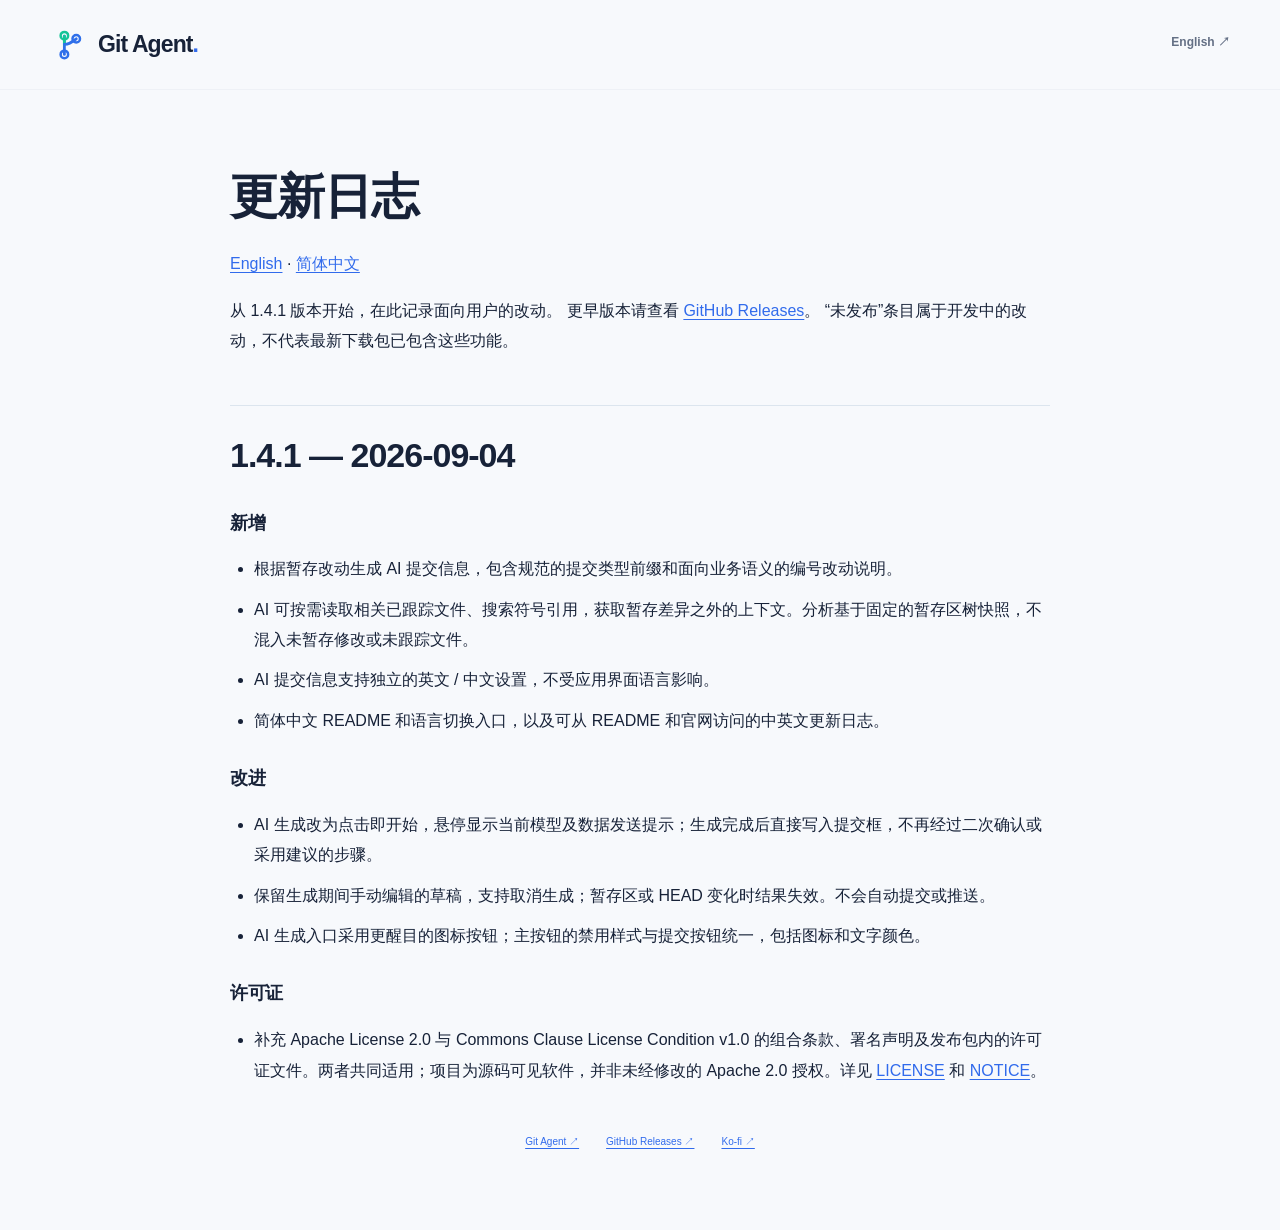
==== website/public/changelog.html @ 356f72c6 "feat: release v1.4.1 with AI commit messages and bilingual changelog" ====
<!doctype html>
<!-- Generated by website/build_changelog.py. Edit the root CHANGELOG*.md files. -->
<html lang="zh-CN">
<head>
  <meta charset="utf-8">
  <meta name="viewport" content="width=device-width, initial-scale=1">
  <meta name="description" content="Git Agent 中英文更新日志 / Bilingual release changelog. Unreleased changes are clearly marked.">
  <title>更新日志 / Changelog — Git Agent</title>
  <link rel="canonical" href="https://git-agent.emssion.com/changelog.html">
  <link rel="icon" type="image/svg+xml" href="assets/logo-ga.svg">
  <link rel="stylesheet" href="styles.css?v=real-ui-2">
  <link rel="stylesheet" href="changelog.css?v=1">
  <script src="changelog.js?v=1" defer></script>
</head>
<body>
  <a class="skip-link" href="#main">跳转到更新日志 / Skip to changelog</a>
  <header class="site-header">
    <nav class="container nav-wrap" aria-label="Changelog navigation">
      <a class="brand" href="./" data-home><img src="assets/logo-ga.svg" alt="" width="40" height="40"><span>Git Agent<span class="brand-dot">.</span></span></a>
      <a class="language-button" href="?lang=en" data-language-toggle>English ↗</a>
    </nav>
  </header>
  <main id="main" class="container changelog">
<section data-language="zh" lang="zh-CN">
<h1>更新日志</h1>
<p><a href="?lang=en">English</a> · <a href="?lang=zh">简体中文</a></p>
<p>从 1.4.1 版本开始，在此记录面向用户的改动。 更早版本请查看 <a href="https://github.com/adoin/git-Agent/releases">GitHub Releases</a>。 “未发布”条目属于开发中的改动，不代表最新下载包已包含这些功能。</p>
<h2>1.4.1 — 2026-09-04</h2>
<h3>新增</h3>
<ul>
<li>根据暂存改动生成 AI 提交信息，包含规范的提交类型前缀和面向业务语义的编号改动说明。</li>
<li>AI 可按需读取相关已跟踪文件、搜索符号引用，获取暂存差异之外的上下文。分析基于固定的暂存区树快照，不混入未暂存修改或未跟踪文件。</li>
<li>AI 提交信息支持独立的英文 / 中文设置，不受应用界面语言影响。</li>
<li>简体中文 README 和语言切换入口，以及可从 README 和官网访问的中英文更新日志。</li>
</ul>
<h3>改进</h3>
<ul>
<li>AI 生成改为点击即开始，悬停显示当前模型及数据发送提示；生成完成后直接写入提交框，不再经过二次确认或采用建议的步骤。</li>
<li>保留生成期间手动编辑的草稿，支持取消生成；暂存区或 HEAD 变化时结果失效。不会自动提交或推送。</li>
<li>AI 生成入口采用更醒目的图标按钮；主按钮的禁用样式与提交按钮统一，包括图标和文字颜色。</li>
</ul>
<h3>许可证</h3>
<ul>
<li>补充 Apache License 2.0 与 Commons Clause License Condition v1.0 的组合条款、署名声明及发布包内的许可证文件。两者共同适用；项目为源码可见软件，并非未经修改的 Apache 2.0 授权。详见 <a href="https://github.com/adoin/git-Agent/blob/main/LICENSE">LICENSE</a> 和 <a href="https://github.com/adoin/git-Agent/blob/main/NOTICE">NOTICE</a>。</li>
</ul>
</section>
<section data-language="en" lang="en">
<h1>Changelog</h1>
<p><a href="?lang=en">English</a> · <a href="?lang=zh">简体中文</a></p>
<p>User-facing changes are recorded here starting with version 1.4.1. Earlier versions are documented in <a href="https://github.com/adoin/git-Agent/releases">GitHub Releases</a>. Unreleased entries describe development changes, not features in the latest downloadable package.</p>
<h2>1.4.1 — 2026-09-04</h2>
<h3>Added</h3>
<ul>
<li>AI commit-message generation from staged changes, with a conventional commit subject and numbered, business-oriented change details.</li>
<li>On-demand AI context lookup in related tracked files and symbol references, including files outside the staged diff. Analysis uses a fixed index-tree snapshot, excluding unstaged edits and untracked files.</li>
<li>An English / Chinese commit-message language setting, independent of the application interface language.</li>
<li>A Simplified Chinese README with language-switching links, and bilingual changelogs accessible from the README and project website.</li>
</ul>
<h3>Changed</h3>
<ul>
<li>AI generation starts with one click; hovering displays the current model and data-sharing notice. Successful output goes straight into the commit editor, without a separate confirmation or suggestion-acceptance step.</li>
<li>Draft edits made during generation are preserved. Generation can be cancelled, and changed index or HEAD state invalidates the result. Nothing is committed or pushed automatically.</li>
<li>The AI generation entry uses a prominent icon button. Disabled primary buttons share the commit button&#x27;s appearance, including the icon and label colors.</li>
</ul>
<h3>Licensing</h3>
<ul>
<li>Added Apache License 2.0 with Commons Clause License Condition v1.0, attribution notices, and license files in release packages. These terms apply together; the project is source-available, not licensed under unmodified Apache 2.0. See <a href="https://github.com/adoin/git-Agent/blob/main/LICENSE">LICENSE</a> and <a href="https://github.com/adoin/git-Agent/blob/main/NOTICE">NOTICE</a>.</li>
</ul>
</section>
    <footer class="download-links">
      <a href="./" data-home>Git Agent ↗</a>
      <a href="https://github.com/adoin/git-Agent/releases">GitHub Releases ↗</a>
      <a href="https://ko-fi.com/adoin">Ko-fi ↗</a>
    </footer>
  </main>
</body>
</html>
---- website/public/styles.css ----
@charset "UTF-8";
.hero.hero-text-only{display:block;text-align:center;min-height:520px;padding-block:76px}.hero-text-only .hero-description{margin-inline:auto;max-width:540px}.hero-text-only .hero-actions,.hero-text-only .platform-line{justify-content:center}.container.ai-text-only{display:block;max-width:760px}.ai-text-only .ai-copy>p{max-width:none}
:root{--paper:#f7f9fc;--ink:#172238;--muted:#647085;--blue:#316bec;--line:#e1e6ef;--mint:#69ddba;--dark:#131d2f;--font:Inter,"Segoe UI","PingFang SC","Microsoft YaHei",sans-serif}
*{box-sizing:border-box}html{scroll-behavior:smooth;scroll-padding-top:105px}body{margin:0;background:var(--paper);color:var(--ink);font-family:var(--font);-webkit-font-smoothing:antialiased;line-height:1.65}button,a{-webkit-tap-highlight-color:transparent}button,input{font:inherit}button,a,summary{touch-action:manipulation}a{color:inherit;text-decoration:none}button{cursor:pointer}button:disabled{cursor:not-allowed}button,a,summary{outline-offset:5px}button:focus-visible,a:focus-visible,summary:focus-visible,[tabindex]:focus-visible{outline:3px solid var(--blue)}::selection{background:#dce7ff}svg{width:22px;height:22px;flex-shrink:0}.icon-definitions{position:absolute;width:0;height:0;overflow:hidden}.container{width:min(1180px,calc(100% - 80px));margin-inline:auto}.skip-link{position:fixed;top:-100px;left:20px;padding:12px 20px;background:var(--ink);color:white;z-index:50}.skip-link:focus{top:12px}.site-header{height:90px;border-bottom:1px solid #e6eaf180;background:#f7f9fceb;position:sticky;top:0;z-index:20;backdrop-filter:blur(18px)}.nav-wrap{height:100%;display:flex;align-items:center;justify-content:space-between;gap:32px}.brand{display:flex;align-items:center;gap:8px;font-size:23px;font-weight:760;letter-spacing:-.9px;white-space:nowrap}.brand-dot{color:var(--blue)}.brand img{display:block}.main-nav{display:flex;gap:32px;margin-left:auto;margin-right:34px;align-items:center;font-size:14px;font-weight:540}.main-nav a{color:#536076;transition:color .18s}.main-nav a:hover{color:var(--blue)}.nav-actions{display:flex;gap:22px;align-items:center}.language-button{border:0;background:transparent;color:var(--muted);padding:10px 0;font-size:12px;font-weight:650;min-height:44px}.language-button span{padding-left:3px}.nav-github{display:flex;gap:9px;align-items:center;font-size:13px;font-weight:650}.nav-github svg{width:18px}.mobile-toggle{display:none}.hero{display:grid;grid-template-columns:1fr 1.13fr;gap:38px;align-items:center;min-height:658px;padding-top:70px;padding-bottom:68px}.hero-copy{position:relative;z-index:2}.release-pill{display:inline-flex;gap:9px;align-items:center;font-size:11px;letter-spacing:.3px;color:#4c6279;border:1px solid #dce5ee;border-radius:30px;background:#fff9;padding:7px 12px}.status-dot{display:inline-block;width:6px;height:6px;border-radius:50%;background:#18b28b;flex-shrink:0}.release-pill>.status-dot{box-shadow:0 0 0 3px #16b88e12}.release-pill>span:last-child{margin-left:6px}h1{font-size:clamp(40px,4.5vw,63px);font-weight:760;line-height:1.3;letter-spacing:-2.8px;margin:28px 0 21px;white-space:nowrap}.accent{color:var(--blue)}.hero-description{color:var(--muted);font-size:15px;line-height:1.95;max-width:417px;margin:0}.hero-actions{display:flex;align-items:center;gap:26px;margin-top:31px}.button{display:inline-flex;align-items:center;justify-content:center;gap:10px;font-size:14px;font-weight:600;min-height:50px;padding:13px 22px;border-radius:8px;border:1px solid transparent;transition:background .18s,transform .18s,box-shadow .18s}.button:hover{transform:translateY(-2px)}.button svg{width:19px;height:19px}.button-primary{background:var(--blue);color:#fff;box-shadow:0 5px 15px #316bec20}.button-primary:hover{background:#245ed9;box-shadow:0 7px 20px #316bec30}.text-link{display:flex;gap:12px;align-items:center;font-size:13px;font-weight:580}.text-link:hover{color:var(--blue)}.platform-line{display:flex;gap:14px;align-items:center;margin-top:22px;font-size:10px;color:#657389;letter-spacing:.3px}.tiny-platforms{display:flex;gap:11px;color:#7e8b9e}.tiny-platforms svg{width:14px;height:14px}.hero-visual{position:relative;min-width:0;padding-top:16px}.hero-visual:before{content:"";position:absolute;inset:-70px -34px -70px -45px;z-index:-1;background:radial-gradient(ellipse at 68% 40%,#d5e4ff9c,transparent 67%),radial-gradient(ellipse at 25% 80%,#d5f4e9a6,transparent 55%)}.product-window{background:#192235;border:1px solid #2c3546;border-radius:12px;box-shadow:0 30px 65px -20px #162b534d,0 4px 8px #162b5312;color:#d1d9e8;overflow:hidden;transform:perspective(1500px) rotateY(-4deg) rotateX(2deg)}.window-title{height:44px;padding:0 15px;display:flex;align-items:center;justify-content:space-between;background:#202a3b;border-bottom:1px solid #303949;font-size:10px;font-family:monospace}.window-dots{display:flex;gap:5px}.window-dots i{display:block;width:7px;height:7px;border-radius:50%;background:#f38c89}.window-dots i:nth-child(2){background:#e8c47c}.window-dots i:nth-child(3){background:#7bcea3}.title-divider{color:#64718a;padding:0 6px}.window-native{font-size:8px;color:#8e9bb0;border:1px solid #465066;border-radius:3px;padding:0 5px}.demo-tabs{display:flex;background:#1c2638;border-bottom:1px solid #30394a;padding-left:10px}.demo-tabs button{display:flex;align-items:center;gap:7px;padding:13px 12px 12px;background:none;border:0;border-bottom:2px solid transparent;color:#b1bdd0;font-size:10px;min-height:45px}.demo-tabs svg{width:13px;height:13px}.demo-tabs button[aria-selected=true]{color:#a2bdff;border-bottom-color:#85a9ff;background:#28374f55}.demo-tabs button:hover{background:#29364b}.demo-panel{min-height:282px}.demo-panel[hidden]{display:none}.workspace-panel{display:grid;grid-template-columns:168px minmax(0,1fr)}.demo-sidebar{border-right:1px solid #30394a;padding:18px 0 0;position:relative;background:#172033}.demo-section-label{display:flex;justify-content:space-between;padding:0 12px;color:#91a0b8;font-size:9px;margin-bottom:12px}.demo-section-label>span{font-family:monospace}.file-row{font-family:Consolas,monospace;font-size:9px;padding:9px 10px;white-space:nowrap;color:#b8c3d5}.file-row.selected{background:#2a3b59;color:#c8d8ff}.file-status{color:#f0c477;margin-right:9px;font-size:9px}.file-status.added{color:#6bc9a6}.demo-branch{position:absolute;bottom:14px;left:12px;right:12px;display:flex;align-items:center;gap:7px;font-family:monospace;font-size:10px;color:#adbacf}.demo-branch>span:last-child{margin-left:auto;color:#7d8ba3}.code-heading{display:flex;justify-content:space-between;font:10px Consolas,monospace;border-bottom:1px solid #30394a;padding:12px 15px;color:#b9c9de}.diff-stats{color:#73d1a3}.diff-stats>span{color:#e09296;margin-left:5px}.code-lines{padding:14px 0;font-size:9px;line-height:2.45}.code-lines>div{display:flex;gap:12px;padding:0 12px;white-space:pre}.code-lines>div>span{width:16px;flex-shrink:0;text-align:right;color:#697b97}.code-lines code{font-family:Consolas,"SFMono-Regular",monospace;font-size:9px}.code-lines b,.playground-code b{color:#a4baff;font-weight:400}.line-removed{background:#7d364338;color:#df9da8}.line-added{background:#1a735333;color:#a4d8bc}.demo-commit{border-top:1px solid #30394a;padding:14px 12px;display:flex;justify-content:space-between;align-items:center;gap:8px;font:8px monospace}.commit-check{color:#66ceaa;margin-right:5px}.demo-commit-label{background:#375fa7;border:1px solid #5683c4;border-radius:3px;color:#e0eaff;padding:4px 9px;font:8px var(--font);white-space:nowrap}.window-footer{border-top:1px solid #30394a;padding:7px 12px;display:flex;justify-content:space-between;font:9px monospace;color:#8c9ab0}.window-footer>span:first-child{display:flex;gap:7px;align-items:center}.window-footer .status-dot{width:5px;height:5px}.visual-caption{display:flex;gap:10px;justify-content:center;align-items:center;font-size:9px;color:#7e8da3;margin-top:25px;letter-spacing:.6px}.caption-line{width:20px;height:1px;background:#b5c2d6}.floating-note{position:absolute;right:-12px;bottom:5px;transform:translateY(20px) rotate(-3deg);display:flex;align-items:center;gap:9px;border:1px solid #dfece6;background:#fffffff0;border-radius:7px;padding:12px 14px;font-size:10px;box-shadow:0 10px 20px #193c4910;color:#4c675e}.note-icon{display:inline-flex;width:20px;height:20px;justify-content:center;align-items:center;color:#0b9d74;background:#e5f8ef;border-radius:50%;font-size:11px;font-weight:700;flex-shrink:0}.history-panel{padding:18px 20px}.history-heading{display:flex;justify-content:space-between;align-items:center;font-size:11px;margin-bottom:14px}.branch-pill,.commit-ref{border:1px solid #4a73b4;background:#2f507a55;color:#a4c7ff;border-radius:4px;font:9px monospace;padding:2px 7px}.history-rows{display:flex}.history-graph{width:66px;height:217px;flex-shrink:0;stroke-width:2}.history-rows>div{flex:1;min-width:0}.history-rows p{display:flex;align-items:center;gap:7px;margin:0;height:42px;font-size:10px;white-space:nowrap}.history-rows small{margin-left:auto;color:#7f92ae;font:9px monospace}.commit-ref.green{color:#8adfc5;border-color:#407965;background:#275c4444}.merge-panel{padding:18px}.merge-panel-heading{display:flex;justify-content:space-between;font-size:10px;align-items:center}.merge-panel-heading>span:first-child{display:flex;align-items:center;gap:7px}.merge-tag{color:#9bbaff;border:1px solid #3a5071;border-radius:4px;padding:2px 6px;font-size:9px}.merge-example{display:grid;grid-template-columns:1fr 1fr;gap:12px;margin-top:17px}.merge-side{background:#111a2b;border:1px solid #354257;border-radius:5px;padding:10px 12px;font-size:9px}.merge-side>span{color:#8d9cb3}.merge-side code{display:block;color:#becbe0;margin-top:9px;line-height:1.8;font-size:10px}.merge-side b{color:#76d6b4;font-weight:400}.merge-proposal{display:flex;gap:12px;margin-top:14px;padding:13px;background:#203c3955;border:1px solid #35645788;border-radius:5px;font-size:10px}.merge-proposal>svg{width:16px;color:#81dbbd}.merge-proposal strong{font-weight:550;color:#afdfcf}.merge-proposal p{color:#95aea9;margin:5px 0}.merge-proposal code{font-size:10px;color:#bdeddc}.proof-strip{border-top:1px solid var(--line);border-bottom:1px solid var(--line);display:flex;justify-content:space-between;align-items:center;gap:20px;padding-block:22px;font-size:12px;color:var(--muted)}.proof-strip>span{color:#8090a6;font-size:11px}.proof-strip>div{display:flex;gap:47px}.proof-strip>div>span{display:flex;align-items:center;gap:9px}.proof-strip svg{width:16px;height:16px;color:#647a99}.section{padding-block:98px}.section-heading{display:flex;justify-content:space-between;gap:40px;align-items:end;margin-bottom:38px}.eyebrow{display:block;font-size:10px;letter-spacing:2px;font-weight:700;color:#7084a0;margin-bottom:17px}h2{font-size:34px;line-height:1.5;letter-spacing:-1px;margin:0;font-weight:720}.section-heading>p{font-size:13px;color:var(--muted);line-height:1.9;margin:0 0 4px}.feature-grid{display:grid;grid-template-columns:repeat(3,minmax(0,1fr));gap:21px}.feature-card{padding:29px 26px 25px;border:1px solid var(--line);border-radius:12px;background:#ffffffa6;transition:border-color .2s,transform .2s}.feature-card:hover{border-color:#bfcfe9;transform:translateY(-3px)}.feature-icon{display:flex;align-items:center;justify-content:center;width:44px;height:44px;border-radius:10px;margin-bottom:27px}.feature-icon svg{width:23px;height:23px}.blue{background:#e9f0ff;color:#4a79d4}.mint{background:#e6f4ee;color:#399a7c}.lavender{background:#edeafa;color:#8c77bd}.feature-number{font:8px monospace;letter-spacing:1.3px;color:#6e819a}h3{margin:14px 0 12px;font-size:18px;font-weight:650;letter-spacing:-.3px}.feature-card p{color:var(--muted);font-size:12px;line-height:1.95;min-height:72px;margin-bottom:24px}.feature-tags{display:flex;flex-wrap:wrap;gap:7px}.feature-tags span{font-size:9px;padding:4px 8px;border:1px solid #e1e7ef;border-radius:4px;color:#738199;background:#f8fafd}.more-tools{display:flex;gap:22px;align-items:center;justify-content:center;margin-top:29px;font-size:10px;color:#7e8da2;flex-wrap:wrap}.more-tools p{margin:0;color:#677790}.more-tools i{margin-inline:12px;color:#a4b1c2;font-style:normal}.ai-section{background:var(--dark);color:#ecf1fb;padding:83px 0}.ai-layout{display:grid;grid-template-columns:1fr 1fr;gap:100px;align-items:center}.ai-copy .eyebrow{color:#8b9fb9;display:flex;align-items:center;gap:9px}.ai-copy h2{font-size:42px;line-height:1.45}.ai-copy h2 span{color:#75d9b7}.ai-copy>p{font-size:13px;color:#a6b3c6;line-height:1.95;max-width:423px;margin-top:20px}.ai-points{padding:0;margin:26px 0 20px;list-style:none;display:grid;gap:19px}.ai-points>li{display:flex;gap:14px}.ai-points>li>span{font:10px monospace;color:#68b29a;border:1px solid #395146;width:25px;height:25px;display:flex;align-items:center;justify-content:center;border-radius:5px;flex-shrink:0}.ai-points strong{font-size:12px;font-weight:550;color:#c6d2e1}.ai-points p{font-size:10px;color:#9baabe;margin:5px 0 0;line-height:1.8}.ai-doc-link{font-size:11px;color:#9bb5dc}.ai-doc-link:hover{color:white}.ai-playground{border:1px solid #38475b;border-radius:12px;overflow:hidden;background:#1c283b;box-shadow:0 24px 60px #050d1b50;transform:rotate(1deg)}.playground-top{padding:19px 22px;border-bottom:1px solid #354154;display:flex;align-items:center;justify-content:space-between;font-size:12px}.playground-top>span:first-child{display:flex;gap:10px;align-items:center}.playground-top svg{width:17px;color:#82d9bc}.demo-badge{font-size:8px;border:1px solid #46546b;border-radius:3px;padding:2px 6px;color:#a7b5cb}.playground-file{padding:20px 23px;display:flex;justify-content:space-between;font:11px monospace;color:#a5b4ca}.playground-file>span:last-child{color:#ddc596;font:9px var(--font)}.playground-code{font:12px/2.8 Consolas,"SFMono-Regular",monospace;padding:4px 0 17px;background:#162132}.playground-code>div{display:flex;gap:16px;padding:0 22px}.playground-code>div>span:first-child{width:10px;color:#8797b0}.playground-code code{white-space:pre;font:inherit;color:#c6d5e8}.playground-code em{font-style:normal;color:#eac785}.pending-line{background:#94794812}.line-hint{margin-left:auto;font-size:10px;color:#96cab4;white-space:nowrap}.playground-code .applied-line{background:#2c8c6030}.playground-code .applied-line em{color:#8adeb8}.suggestion-note{display:flex;gap:8px;align-items:center;margin:21px 22px;color:#adbfcc;font-size:10px}.suggestion-note .note-icon{width:17px;height:17px;background:#2b5044;color:#99d5bf;font-size:9px}.playground-actions{display:flex;gap:18px;align-items:center;padding:0 22px}.button-mint{background:#80dcbd;color:#123b2c;font-size:12px;min-height:44px;padding:10px 16px}.button-mint:hover{background:#98e6cd}.button-mint:disabled{opacity:.65;transform:none}.button-mint svg{width:15px}.undo-button{border:0;background:none;color:#becde0;font-size:11px;min-height:44px;padding:8px}.undo-button:disabled{color:#8190a7;opacity:.7}.playground-note{font-size:9px;color:#95a5bb;padding:0 22px;margin:16px 0 24px}.ai-version-note{font-size:9px;text-align:center;padding:10px 15px;background:#131e30;color:#8b9eb7;border-top:1px solid #344054}.center-heading{text-align:center;margin-bottom:35px}.center-heading h2{font-size:35px}.center-heading>p{font-size:13px;color:var(--muted);margin-top:13px}.version-label{display:inline-flex;gap:7px;align-items:center;font-size:10px;color:#577e6f;padding:5px 10px;background:#edf5f0;border:1px solid #dceae2;border-radius:20px;margin-top:9px}.download-grid{display:grid;grid-template-columns:repeat(3,minmax(0,1fr));gap:20px}.download-card{position:relative;padding:31px;text-align:center;border:1px solid var(--line);border-radius:12px;background:#fff}.download-card .os-icon{width:33px;height:33px;margin:0 auto;color:#25344c}.download-card h3{font-size:21px;letter-spacing:-.7px;margin-top:15px;margin-bottom:3px}.download-card>p{font-size:10px;color:#7a879b;margin-bottom:26px}.download-card>p>span{padding:0 4px;color:#a2afc1}.button-dark{background:#202e45;color:#fff}.button-dark:hover{background:#314763;box-shadow:0 4px 12px #162e4118}.download-card .button{width:100%;font-size:12px;justify-content:space-between;min-height:45px;padding:11px 17px}.download-card .button svg{width:16px}.download-note{display:block;margin-top:12px;font-size:9px;color:#6f7e93}.download-footnote{text-align:center;font-size:10px;color:#758499;margin:24px 0 14px;line-height:1.9}.download-links{display:flex;justify-content:center;gap:27px;font-size:10px;color:#657e9f}.download-links a:hover{color:var(--blue)}.faq-section{display:grid;grid-template-columns:.85fr 1.3fr;gap:90px;padding:0 0 94px}.faq-section h2{font-size:30px}.faq-list{border-top:1px solid var(--line)}.faq-list details{border-bottom:1px solid var(--line)}.faq-list summary{display:flex;justify-content:space-between;gap:20px;cursor:pointer;list-style:none;font-size:13px;font-weight:550;padding:19px 1px}.faq-list summary::-webkit-details-marker{display:none}.faq-list summary:after{content:"+";color:#8291a7;font-size:18px;font-weight:400;line-height:1;flex-shrink:0}.faq-list details[open] summary:after{content:"−"}.faq-list details p{font-size:12px;line-height:1.9;color:var(--muted);margin:0;padding:0 25px 19px 1px}.faq-list details a{color:var(--blue);text-decoration:underline;text-underline-offset:3px}.support-section{position:relative;display:flex;align-items:center;gap:24px;padding:38px 40px;background:#eaf4f0;border:1px solid #dbeae4;border-radius:13px;margin-bottom:75px}.support-art{height:72px;width:72px;display:flex;align-items:center;justify-content:center;border:1px solid #c4dbd1;border-radius:50%;color:#548f77;flex-shrink:0;transform:rotate(-10deg)}.support-art svg{width:32px;height:32px}.support-copy .eyebrow{font-size:8px;letter-spacing:1.2px;color:#6d8f7e;margin-bottom:7px}.support-copy h2{font-size:24px;letter-spacing:-.7px}.support-copy p{font-size:11px;line-height:1.9;color:#6c8277;margin:10px 0 0}.support-action{margin-left:auto;text-align:center;flex-shrink:0}.support-action .button{font-size:12px;min-height:48px;padding-inline:20px}.support-action .button>svg{width:17px}.support-action>span{display:block;color:#778f82;font-size:9px;margin-top:9px}.site-footer{display:flex;justify-content:space-between;align-items:center;flex-wrap:wrap;padding-bottom:28px}.site-footer .brand{font-size:19px;gap:7px}.site-footer>div>p{font-size:10px;color:#8591a3;margin:8px 0 0}.footer-links{display:flex;gap:27px;font-size:11px;color:#65748b}.footer-links a:hover{color:var(--blue)}.footer-bottom{width:100%;display:flex;justify-content:space-between;margin-top:32px;border-top:1px solid var(--line);padding-top:19px;font-size:9px;color:#8895a8}.language-en h1{font-size:clamp(38px,4.2vw,56px);letter-spacing:-2px;white-space:normal;line-height:1.13}.language-en .hero-description{font-size:14px}.language-en .feature-card p{min-height:94px}.language-en .ai-copy h2{line-height:1.2}.language-en .support-copy h2{font-size:24px}.language-en .release-pill{font-size:10px}
@media(min-width:1500px){.hero{min-height:710px}.hero-visual{margin-right:-24px}.product-window{transform:perspective(1500px) rotateY(-5deg) rotateX(2deg)}}
@media(max-width:1100px){.container{width:calc(100% - 64px)}.main-nav{gap:22px;margin-right:10px}.hero{grid-template-columns:.95fr 1.1fr;gap:22px;min-height:600px}h1{font-size:46px;letter-spacing:-2px}.workspace-panel{grid-template-columns:130px minmax(0,1fr)}.file-row{font-size:8px;padding-inline:7px}.file-status{margin-right:5px}.code-lines>div{padding-inline:6px;gap:6px}.code-lines code{font-size:8px}.demo-commit{font-size:7px;padding-inline:7px}.floating-note{right:0;bottom:-4px}.hero-description{font-size:13px}.hero-actions{gap:18px}.hero-actions .button{font-size:12px;padding-inline:16px}.text-link{font-size:11px}.proof-strip>div{gap:25px}.feature-card{padding:23px}.feature-card h3{font-size:16px}.feature-tags{gap:4px}.feature-tags span{font-size:8px;padding:3px 6px}.ai-layout{gap:60px}.ai-playground{transform:none}.download-card{padding:25px}.support-section{padding:32px;gap:20px}.support-art{width:55px;height:55px}.support-copy h2{font-size:22px}.history-rows p{font-size:8px}.history-rows small{font-size:7px}.history-graph{width:45px}.commit-ref{font-size:7px;padding-inline:4px}.demo-panel{min-height:279px}}
@media(max-width:850px){.hero{grid-template-columns:1fr;gap:45px;padding-top:56px;padding-bottom:51px;text-align:center}.hero-description{margin-inline:auto;max-width:470px;font-size:14px}.hero-actions,.platform-line{justify-content:center}.hero h1{font-size:55px}.hero-visual{width:min(600px,100%);margin-inline:auto}.product-window{transform:none}.workspace-panel{grid-template-columns:165px minmax(0,1fr)}.code-lines code{font-size:10px}.file-row{font-size:10px;padding-inline:10px}.code-lines>div{gap:15px;padding-inline:15px}.demo-commit{font-size:9px;padding:14px}.hero-visual .demo-panel{text-align:left;min-height:291px}.floating-note{right:-8px;font-size:10px}.main-nav{gap:18px;font-size:12px;margin-right:0}.nav-actions{gap:17px}.nav-github span{display:none}.brand{font-size:21px}.brand img{width:35px;height:35px}.proof-strip{flex-direction:column;gap:12px}.proof-strip>div{gap:30px}.section{padding-block:70px}.section-heading{gap:22px}.section-heading h2{font-size:29px}.section-heading>p{font-size:11px}.feature-grid{gap:12px}.feature-card{padding:20px 16px}.feature-card h3{font-size:14px}.feature-card p{font-size:11px;min-height:110px}.feature-tags span{font-size:8px}.more-tools{gap:10px;font-size:9px}.more-tools i{margin-inline:7px}.ai-layout{gap:34px}.ai-copy h2{font-size:35px}.ai-copy>p{font-size:12px}.ai-points p{font-size:10px}.playground-top{padding:16px}.playground-file{padding:16px}.playground-code>div{padding-inline:14px;gap:10px}.playground-code{font-size:10px}.suggestion-note{margin-inline:14px;font-size:9px}.playground-actions{padding-inline:14px;gap:8px}.button-mint{font-size:10px;padding-inline:10px}.playground-note{padding-inline:14px;font-size:8px}.ai-version-note{font-size:8px}.download-grid{gap:12px}.download-card{padding:25px 16px}.download-card>p{font-size:8px}.download-card .button{font-size:10px;padding-inline:11px}.download-note{font-size:8px}.faq-section{gap:40px;padding-bottom:60px}.faq-section h2{font-size:26px}.support-section{flex-wrap:wrap;padding:28px}.support-art{display:none}.support-copy{flex:1}.support-copy h2,.language-en .support-copy h2{font-size:20px}.support-copy p{font-size:10px}.support-action .button{font-size:10px;padding-inline:14px}.support-action .button svg{width:14px}.history-rows p{font-size:10px}.history-rows small{font-size:9px}.history-graph{width:65px}.commit-ref{font-size:9px}.language-en .hero h1{font-size:55px}.language-en .feature-card p{min-height:140px}}
@media(max-width:600px){html{scroll-padding-top:85px}.container{width:calc(100% - 40px)}.site-header{height:72px}.nav-wrap{gap:12px}.brand{font-size:20px}.nav-actions{gap:20px}.language-button{font-size:11px}.nav-github{display:none}.mobile-toggle{display:flex;flex-direction:column;justify-content:center;gap:5px;width:30px;height:44px;border:0;background:none;padding:4px;color:var(--ink)}.mobile-toggle>span{height:1.5px;width:21px;background:currentColor;transition:transform .2s}.mobile-toggle[aria-expanded=true]>span:first-child{transform:translateY(3.25px) rotate(45deg)}.mobile-toggle[aria-expanded=true]>span:last-child{transform:translateY(-3.25px) rotate(-45deg)}.main-nav{display:none;position:absolute;top:71px;left:0;right:0;background:#f7f9cfff;background:var(--paper);border-bottom:1px solid var(--line);padding:16px 20px;box-shadow:0 10px 18px #14203708;flex-direction:column;align-items:stretch;font-size:14px;gap:0}.main-nav.open{display:flex}.main-nav>a{padding:12px}.hero{padding-top:39px;gap:30px;padding-bottom:36px}.release-pill{font-size:10px;max-width:100%}.hero h1{font-size:39px;letter-spacing:-1.8px;line-height:1.4;margin:23px 0 17px}.hero-description{font-size:12px;max-width:320px}.hero-actions{gap:23px;margin-top:24px}.hero-actions .button{font-size:12px;min-height:47px}.text-link{font-size:11px;gap:7px}.platform-line{font-size:9px;gap:10px;margin-top:18px}.tiny-platforms{gap:9px}.hero-visual{padding-top:4px}.hero-visual:before{inset:-30px -18px}.product-window{border-radius:9px}.window-title{height:36px;padding-inline:10px;font-size:8px}.window-dots i{width:6px;height:6px}.window-native{font-size:7px}.demo-tabs{padding-left:3px;justify-content:space-around}.demo-tabs button{font-size:9px;padding:10px 7px;min-height:42px;gap:5px}.demo-tabs svg{width:12px}.workspace-panel{grid-template-columns:105px minmax(0,1fr)}.demo-sidebar{padding-top:13px}.demo-section-label{font-size:8px;padding-inline:8px}.file-row{font-size:6px;padding:8px 6px}.file-status{font-size:7px;margin-right:4px}.demo-branch{left:7px;right:7px;font-size:8px;bottom:10px}.code-heading{font-size:8px;padding:9px}.code-lines{padding-top:12px;line-height:2.4;font-size:7px}.code-lines code{font-size:6.8px}.code-lines>div{gap:5px;padding:0 5px}.code-lines>div>span{width:11px;font-size:7px}.demo-commit{font-size:6px;padding:11px 7px;flex-wrap:wrap;gap:9px}.demo-commit-label{font-size:7px;padding:3px 7px}.hero-visual .demo-panel{min-height:251px}.window-footer{font-size:7px;padding:7px 8px}.floating-note{display:none}.visual-caption{font-size:8px;letter-spacing:0;margin-top:17px}.history-panel{padding:14px 10px}.history-heading{font-size:9px}.history-rows p{font-size:7px;gap:4px;height:36px}.history-rows small{display:none}.history-graph{width:42px;height:184px}.commit-ref{font-size:7px;padding-inline:4px}.merge-panel{padding:14px 10px}.merge-example{gap:8px;margin-top:12px}.merge-side{padding:9px;font-size:8px}.merge-side code{font-size:9px}.merge-proposal{padding:10px;font-size:9px;gap:8px;margin-top:11px}.merge-proposal code{font-size:9px}.merge-proposal>svg{width:14px}.proof-strip{padding-block:17px;gap:9px}.proof-strip>span{font-size:9px}.proof-strip>div{justify-content:space-between;gap:12px;width:100%}.proof-strip>div>span{font-size:8px;gap:5px}.proof-strip svg{width:13px;height:13px}.section{padding-block:53px}.section-heading{display:block;margin-bottom:26px}.eyebrow{font-size:8px;letter-spacing:1.7px;margin-bottom:12px}h2,.section-heading h2{font-size:27px;line-height:1.5;letter-spacing:-.7px}.section-heading>p{margin-top:14px;font-size:11px}.section-heading>p br{display:none}.feature-grid{grid-template-columns:1fr;gap:13px}.feature-card{padding:24px;position:relative}.feature-icon{width:38px;height:38px;margin-bottom:21px}.feature-number{position:absolute;right:24px;top:35px;font-size:8px}.feature-card h3{font-size:18px;margin:0 0 12px}.feature-card p,.language-en .feature-card p{font-size:12px;min-height:0;line-height:1.9;margin-bottom:18px}.feature-tags{gap:7px}.feature-tags span{font-size:9px;padding:4px 8px}.more-tools{flex-direction:column;gap:6px;text-align:center;margin-top:23px;font-size:9px}.more-tools p{line-height:2.2}.more-tools i{margin-inline:4px}.ai-section{padding:50px 0}.ai-layout{grid-template-columns:1fr;gap:30px}.ai-copy h2{font-size:34px}.ai-copy>p{font-size:12px;margin-top:17px}.ai-points{gap:17px}.ai-points strong{font-size:12px}.ai-points p{font-size:11px}.ai-playground{max-width:440px;width:100%;margin:auto}.playground-top{padding:18px}.playground-file{padding:17px 19px}.playground-code{font-size:12px}.playground-code>div{padding-inline:19px;gap:16px}.suggestion-note{font-size:10px;margin:20px 18px}.playground-actions{padding-inline:18px;gap:19px}.button-mint{font-size:12px;min-height:45px;padding:11px 15px}.playground-note{padding-inline:18px;font-size:9px}.ai-version-note{font-size:9px}.center-heading{margin-bottom:24px}.center-heading h2{font-size:25px}.center-heading>p{font-size:12px}.download-grid{grid-template-columns:1fr;gap:14px}.download-card{padding:25px 23px;text-align:left;display:grid;grid-template-columns:45px 1fr;column-gap:12px;align-items:center}.download-card .os-icon{grid-row:1/3;width:30px;height:30px;margin:0}.download-card h3{font-size:19px;margin:0}.download-card>p{font-size:10px;margin:2px 0 0}.download-card .button{grid-column:1/-1;margin-top:22px;font-size:12px;min-height:47px;padding-inline:16px}.download-note{grid-column:1/-1;text-align:center;font-size:9px;margin-top:10px}.download-footnote{font-size:9px;text-align:left;margin:20px 0 14px}.download-links{font-size:10px;gap:19px;justify-content:start}.faq-section{grid-template-columns:1fr;gap:24px;padding-bottom:49px}.faq-section h2{font-size:26px}.faq-list summary{font-size:12px;padding-block:18px}.faq-list details p{font-size:11px}.support-section{display:block;padding:27px 23px;margin-bottom:44px}.support-copy .eyebrow{font-size:7px;letter-spacing:.8px}.support-copy h2,.language-en .support-copy h2{font-size:22px}.support-copy p{font-size:11px;margin-top:13px}.support-action{margin-top:23px;text-align:left}.support-action .button{font-size:12px;min-height:46px;padding-inline:20px}.support-action>span{font-size:9px;margin-top:10px}.site-footer{gap:23px}.site-footer .brand{font-size:20px}.site-footer>div>p{font-size:10px}.footer-links{gap:23px;font-size:11px}.footer-bottom{margin-top:5px;padding-top:18px;font-size:8px;gap:12px;flex-wrap:wrap}.language-en .hero h1{font-size:43px;letter-spacing:-1.8px;line-height:1.12}.language-en .hero-description{font-size:12px}.language-en .proof-strip>div>span{font-size:7px}.language-en .proof-strip>div{gap:6px}.language-en .demo-tabs button{font-size:8px}.language-en .ai-copy h2{font-size:35px}}
@media(max-width:360px){.container{width:calc(100% - 32px)}.hero h1{font-size:34px}.hero-actions{gap:15px}.text-link{font-size:10px}.workspace-panel{grid-template-columns:92px minmax(0,1fr)}.code-lines code{font-size:6px}.file-row{font-size:5.6px}.demo-tabs button{font-size:8px}.language-en .hero h1{font-size:37px}.support-copy h2{font-size:20px}}
@media(prefers-reduced-motion:reduce){html{scroll-behavior:auto}*,*:before,*:after{transition:none!important;animation:none!important}.button:hover,.feature-card:hover{transform:none}}
---- website/public/changelog.css ----
.changelog { max-width: 820px; padding-block: 48px 80px; overflow-wrap: anywhere; }
.changelog h1 { white-space: normal; font-size: clamp(32px, 5vw, 48px); letter-spacing: -1px; }
.changelog h2 { margin-top: 48px; padding-top: 24px; border-top: 1px solid #dce5ee; }
.changelog h3 { margin-top: 28px; }
.changelog p, .changelog li { line-height: 1.9; }
.changelog li { margin-block: 10px; }
.changelog a { color: var(--blue); text-decoration: underline; text-underline-offset: 3px; }
.changelog ul { padding-left: 24px; }
.changelog [hidden] { display: none; }
.changelog .download-links { flex-wrap: wrap; margin-top: 48px; }
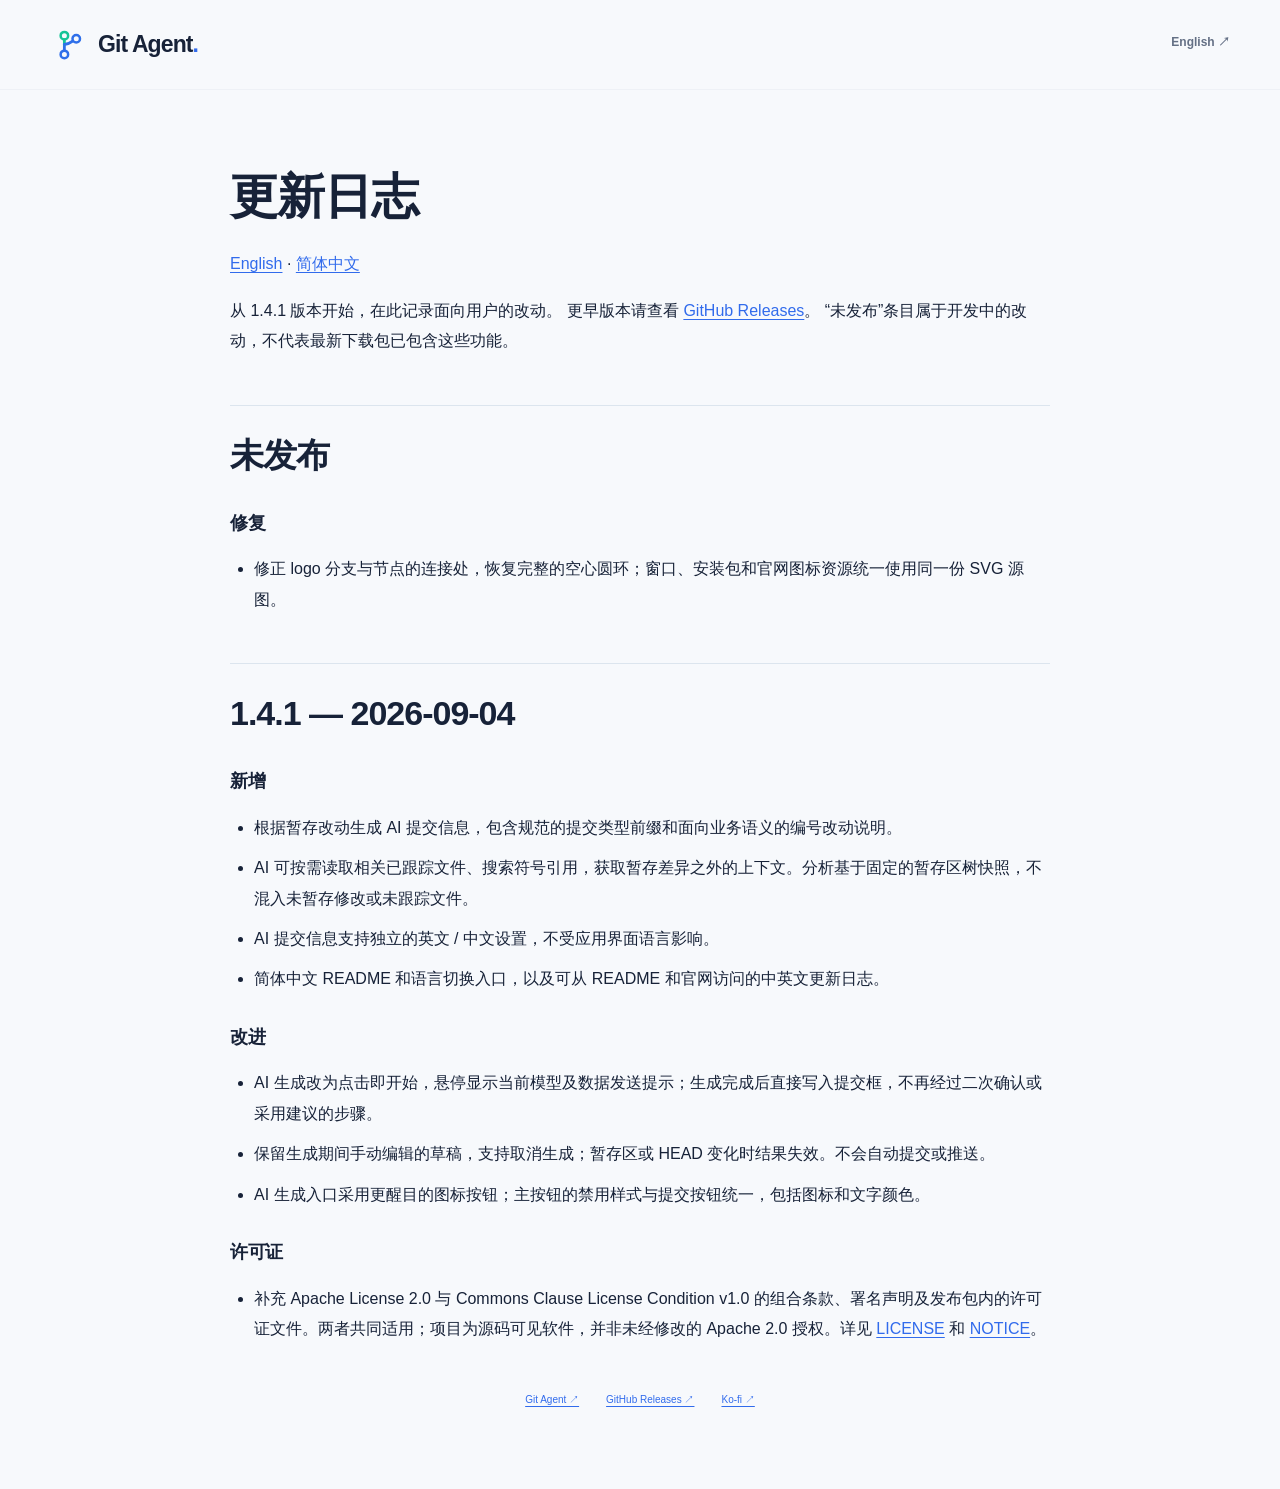
==== commit 43111189: "fix: connect logo branches and unify app and website icons" ====
--- a/website/public/changelog.html
+++ b/website/public/changelog.html
@@ -7,7 +7,8 @@
   <meta name="description" content="Git Agent 中英文更新日志 / Bilingual release changelog. Unreleased changes are clearly marked.">
   <title>更新日志 / Changelog — Git Agent</title>
   <link rel="canonical" href="https://git-agent.emssion.com/changelog.html">
-  <link rel="icon" type="image/svg+xml" href="assets/logo-ga.svg">
+  <link rel="icon" type="image/x-icon" sizes="256x256" href="favicon.ico?v=connected-1">
+  <link rel="icon" type="image/svg+xml" sizes="any" href="assets/logo-ga.svg?v=connected-1">
   <link rel="stylesheet" href="styles.css?v=real-ui-2">
   <link rel="stylesheet" href="changelog.css?v=1">
   <script src="changelog.js?v=1" defer></script>
@@ -16,7 +17,7 @@
   <a class="skip-link" href="#main">跳转到更新日志 / Skip to changelog</a>
   <header class="site-header">
     <nav class="container nav-wrap" aria-label="Changelog navigation">
-      <a class="brand" href="./" data-home><img src="assets/logo-ga.svg" alt="" width="40" height="40"><span>Git Agent<span class="brand-dot">.</span></span></a>
+      <a class="brand" href="./" data-home><img src="assets/logo-ga.svg?v=connected-1" alt="" width="40" height="40"><span>Git Agent<span class="brand-dot">.</span></span></a>
       <a class="language-button" href="?lang=en" data-language-toggle>English ↗</a>
     </nav>
   </header>
@@ -25,6 +26,11 @@
 <h1>更新日志</h1>
 <p><a href="?lang=en">English</a> · <a href="?lang=zh">简体中文</a></p>
 <p>从 1.4.1 版本开始，在此记录面向用户的改动。 更早版本请查看 <a href="https://github.com/adoin/git-Agent/releases">GitHub Releases</a>。 “未发布”条目属于开发中的改动，不代表最新下载包已包含这些功能。</p>
+<h2>未发布</h2>
+<h3>修复</h3>
+<ul>
+<li>修正 logo 分支与节点的连接处，恢复完整的空心圆环；窗口、安装包和官网图标资源统一使用同一份 SVG 源图。</li>
+</ul>
 <h2>1.4.1 — 2026-09-04</h2>
 <h3>新增</h3>
 <ul>
@@ -48,6 +54,11 @@
 <h1>Changelog</h1>
 <p><a href="?lang=en">English</a> · <a href="?lang=zh">简体中文</a></p>
 <p>User-facing changes are recorded here starting with version 1.4.1. Earlier versions are documented in <a href="https://github.com/adoin/git-Agent/releases">GitHub Releases</a>. Unreleased entries describe development changes, not features in the latest downloadable package.</p>
+<h2>Unreleased</h2>
+<h3>Fixed</h3>
+<ul>
+<li>Corrected the logo&#x27;s branch-to-node connections and restored fully hollow circular nodes. Window, installer, and website icon resources now share the same SVG artwork.</li>
+</ul>
 <h2>1.4.1 — 2026-09-04</h2>
 <h3>Added</h3>
 <ul>
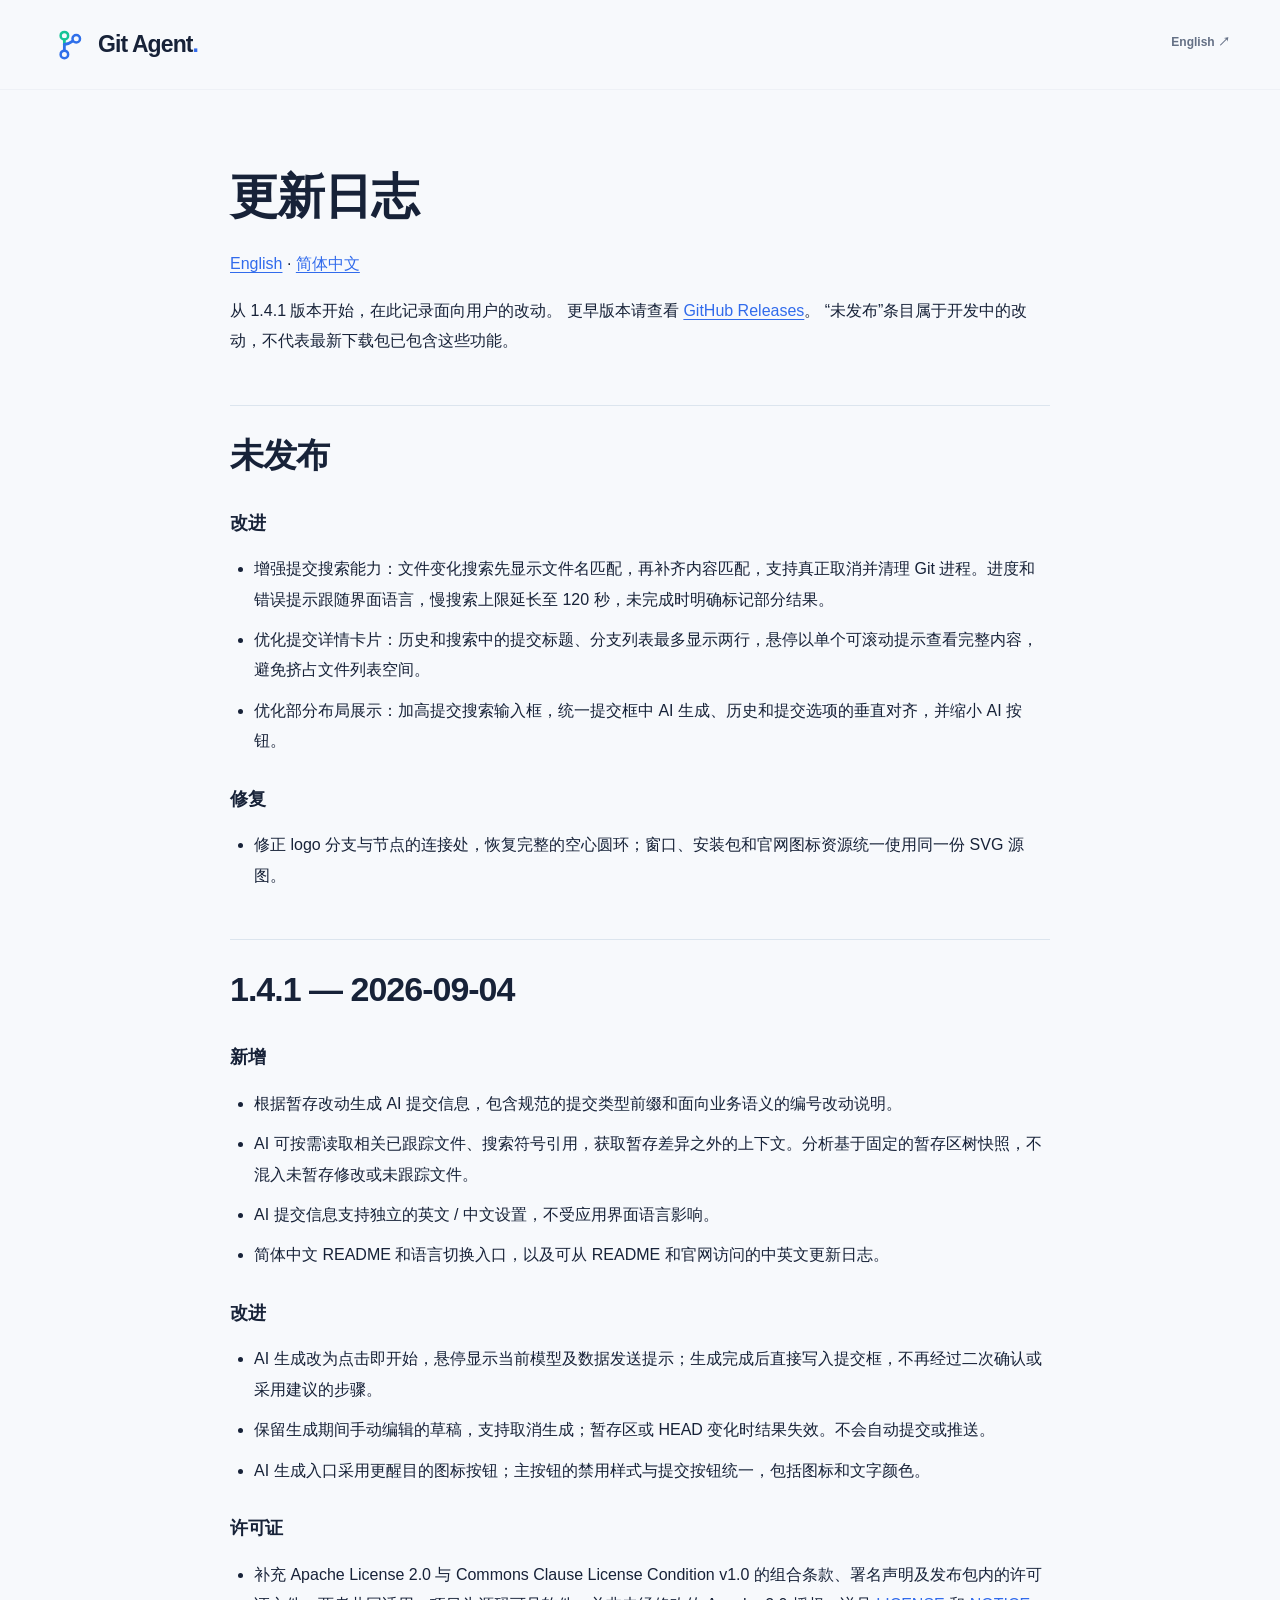
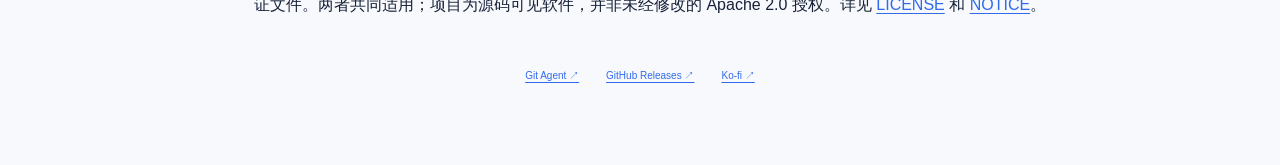
==== commit d05b5a12: "feat: improve commit search and refine detail card layouts" ====
--- a/website/public/changelog.html
+++ b/website/public/changelog.html
@@ -27,6 +27,12 @@
 <p><a href="?lang=en">English</a> · <a href="?lang=zh">简体中文</a></p>
 <p>从 1.4.1 版本开始，在此记录面向用户的改动。 更早版本请查看 <a href="https://github.com/adoin/git-Agent/releases">GitHub Releases</a>。 “未发布”条目属于开发中的改动，不代表最新下载包已包含这些功能。</p>
 <h2>未发布</h2>
+<h3>改进</h3>
+<ul>
+<li>增强提交搜索能力：文件变化搜索先显示文件名匹配，再补齐内容匹配，支持真正取消并清理 Git 进程。进度和错误提示跟随界面语言，慢搜索上限延长至 120 秒，未完成时明确标记部分结果。</li>
+<li>优化提交详情卡片：历史和搜索中的提交标题、分支列表最多显示两行，悬停以单个可滚动提示查看完整内容，避免挤占文件列表空间。</li>
+<li>优化部分布局展示：加高提交搜索输入框，统一提交框中 AI 生成、历史和提交选项的垂直对齐，并缩小 AI 按钮。</li>
+</ul>
 <h3>修复</h3>
 <ul>
 <li>修正 logo 分支与节点的连接处，恢复完整的空心圆环；窗口、安装包和官网图标资源统一使用同一份 SVG 源图。</li>
@@ -55,6 +61,12 @@
 <p><a href="?lang=en">English</a> · <a href="?lang=zh">简体中文</a></p>
 <p>User-facing changes are recorded here starting with version 1.4.1. Earlier versions are documented in <a href="https://github.com/adoin/git-Agent/releases">GitHub Releases</a>. Unreleased entries describe development changes, not features in the latest downloadable package.</p>
 <h2>Unreleased</h2>
+<h3>Changed</h3>
+<ul>
+<li>Enhanced commit search: file searches show filename matches before content matches, support cancellation with Git process cleanup, and use localized progress/error messages. Slow searches allow up to 120 seconds and clearly mark incomplete results.</li>
+<li>Refined commit-detail cards: titles and branch lists are limited to two lines, with full content available in a single scrollable hover tooltip in both history and search.</li>
+<li>Improved layout: increased the commit-search input height and aligned the commit panel&#x27;s AI generation, history, and options controls on one centerline, with a more compact AI button.</li>
+</ul>
 <h3>Fixed</h3>
 <ul>
 <li>Corrected the logo&#x27;s branch-to-node connections and restored fully hollow circular nodes. Window, installer, and website icon resources now share the same SVG artwork.</li>
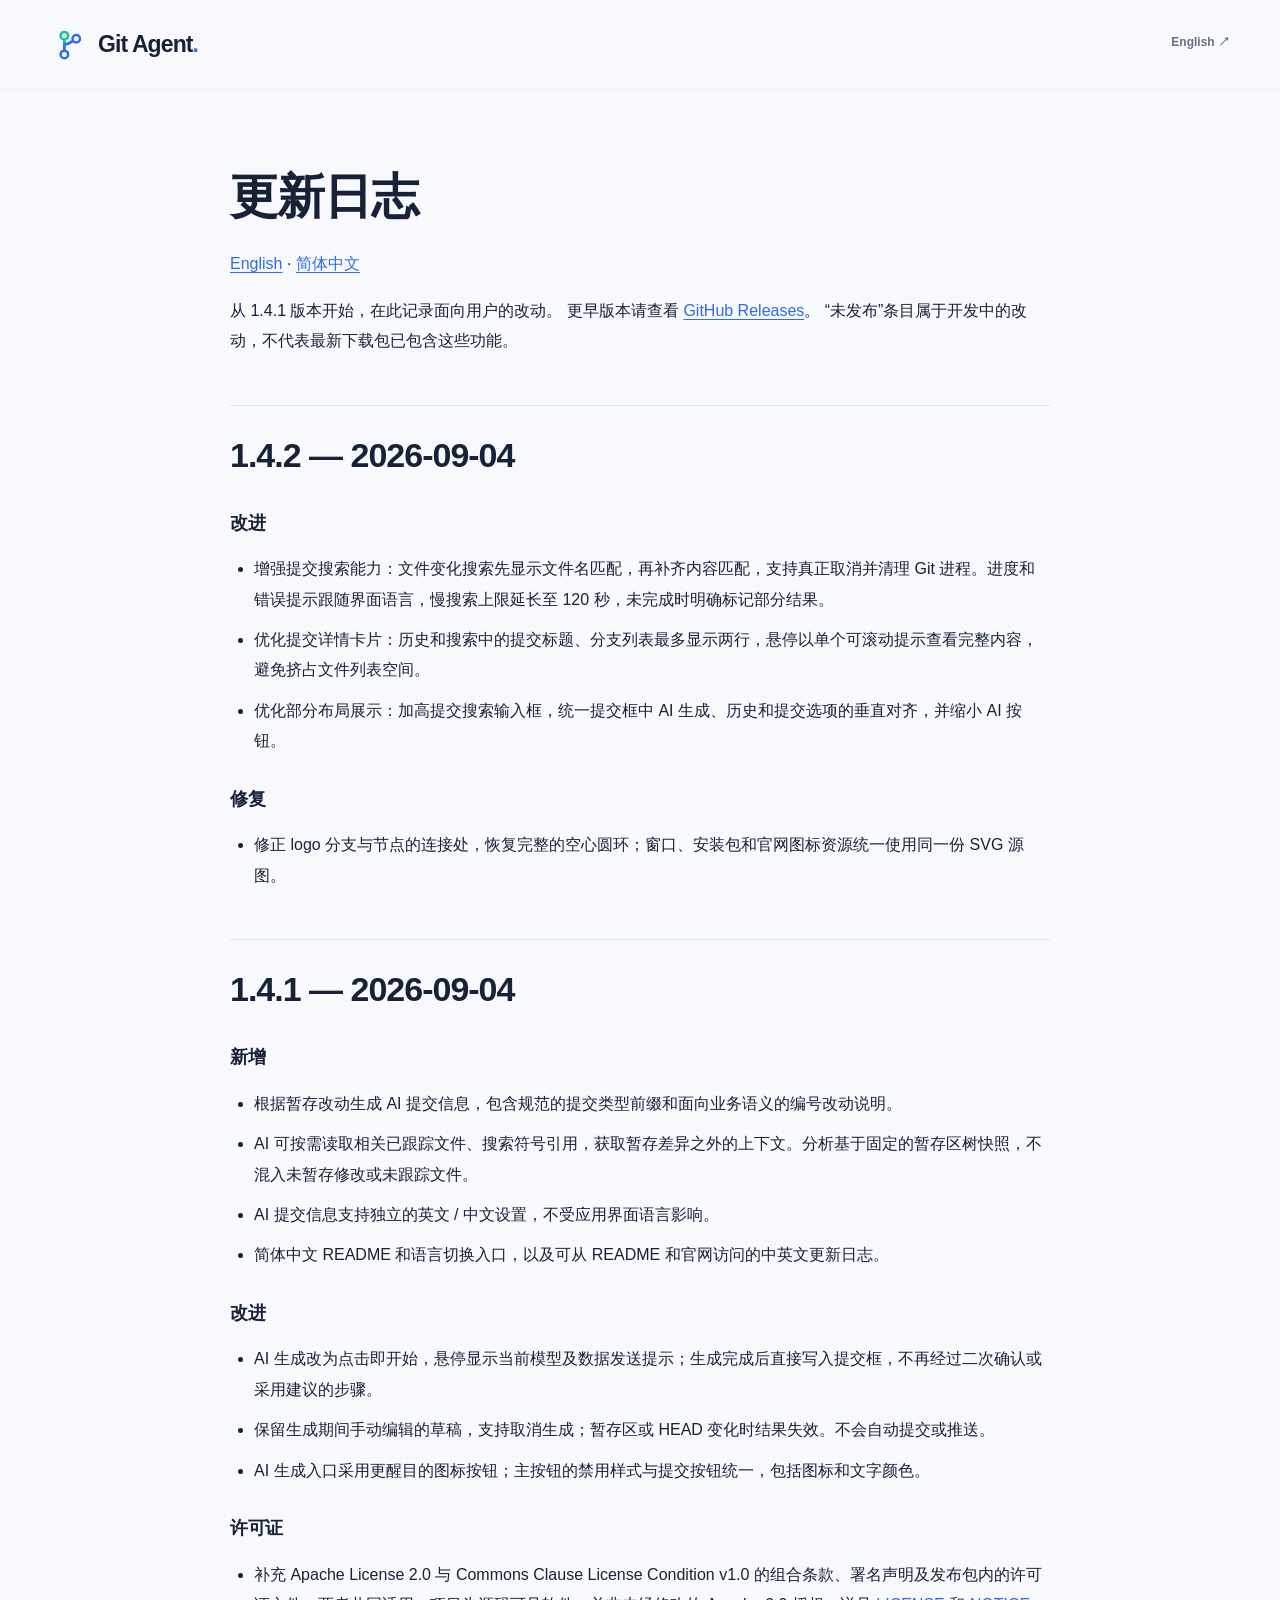
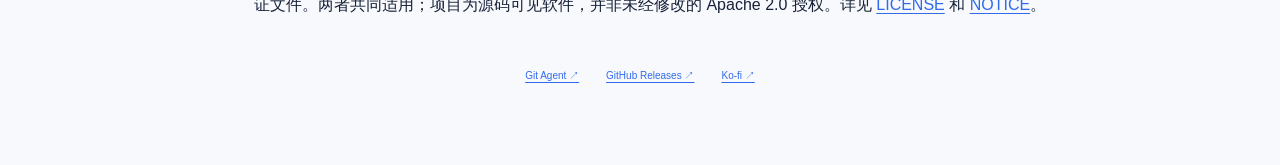
==== commit 417be40e: "chore: release v1.4.2" ====
--- a/website/public/changelog.html
+++ b/website/public/changelog.html
@@ -26,7 +26,7 @@
 <h1>更新日志</h1>
 <p><a href="?lang=en">English</a> · <a href="?lang=zh">简体中文</a></p>
 <p>从 1.4.1 版本开始，在此记录面向用户的改动。 更早版本请查看 <a href="https://github.com/adoin/git-Agent/releases">GitHub Releases</a>。 “未发布”条目属于开发中的改动，不代表最新下载包已包含这些功能。</p>
-<h2>未发布</h2>
+<h2>1.4.2 — 2026-09-04</h2>
 <h3>改进</h3>
 <ul>
 <li>增强提交搜索能力：文件变化搜索先显示文件名匹配，再补齐内容匹配，支持真正取消并清理 Git 进程。进度和错误提示跟随界面语言，慢搜索上限延长至 120 秒，未完成时明确标记部分结果。</li>
@@ -60,7 +60,7 @@
 <h1>Changelog</h1>
 <p><a href="?lang=en">English</a> · <a href="?lang=zh">简体中文</a></p>
 <p>User-facing changes are recorded here starting with version 1.4.1. Earlier versions are documented in <a href="https://github.com/adoin/git-Agent/releases">GitHub Releases</a>. Unreleased entries describe development changes, not features in the latest downloadable package.</p>
-<h2>Unreleased</h2>
+<h2>1.4.2 — 2026-09-04</h2>
 <h3>Changed</h3>
 <ul>
 <li>Enhanced commit search: file searches show filename matches before content matches, support cancellation with Git process cleanup, and use localized progress/error messages. Slow searches allow up to 120 seconds and clearly mark incomplete results.</li>
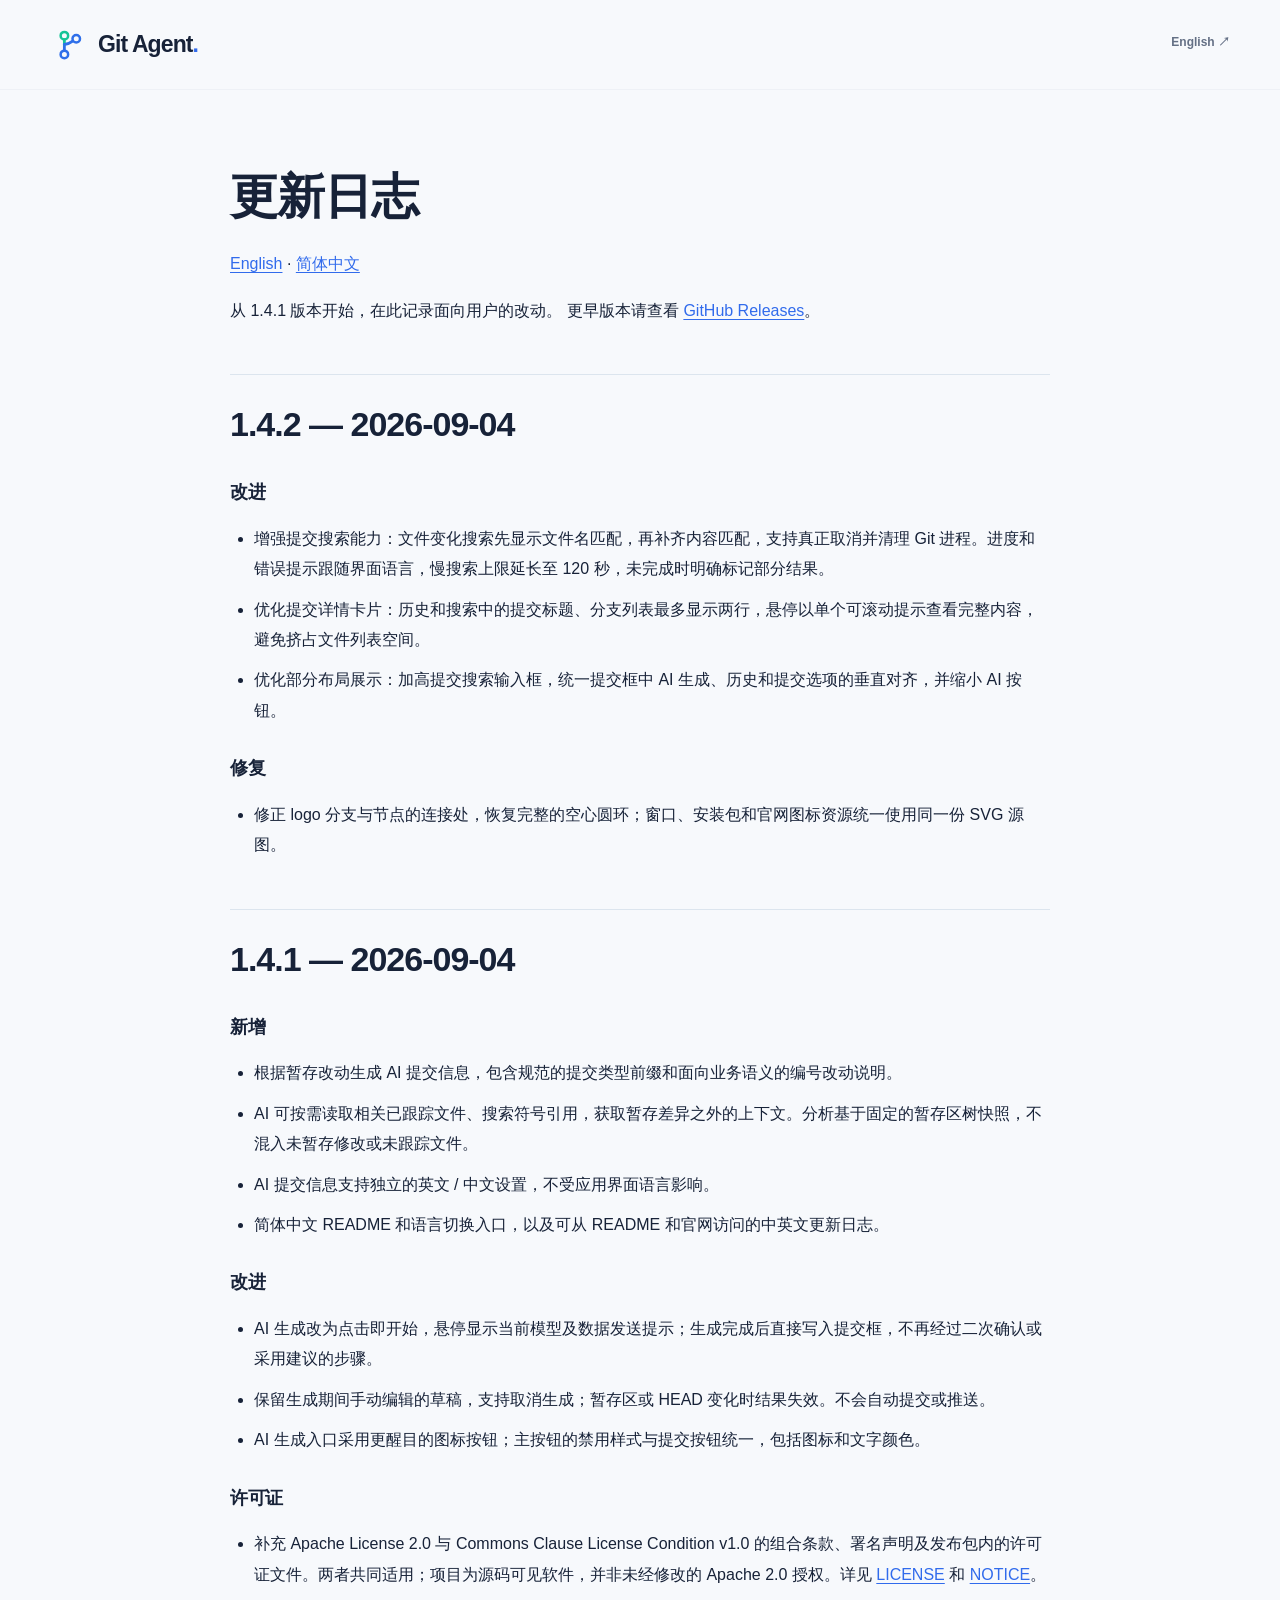
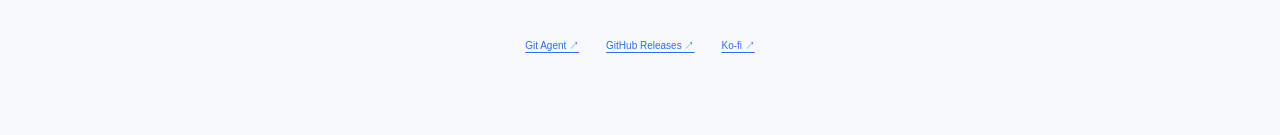
==== commit 56fbdc11: "docs: synchronize versioned website changelog and release checklist" ====
--- a/website/public/changelog.html
+++ b/website/public/changelog.html
@@ -4,7 +4,7 @@
 <head>
   <meta charset="utf-8">
   <meta name="viewport" content="width=device-width, initial-scale=1">
-  <meta name="description" content="Git Agent 中英文更新日志 / Bilingual release changelog. Unreleased changes are clearly marked.">
+  <meta name="description" content="Git Agent 中英文版本更新日志 / Bilingual version changelog.">
   <title>更新日志 / Changelog — Git Agent</title>
   <link rel="canonical" href="https://git-agent.emssion.com/changelog.html">
   <link rel="icon" type="image/x-icon" sizes="256x256" href="favicon.ico?v=connected-1">
@@ -25,7 +25,7 @@
 <section data-language="zh" lang="zh-CN">
 <h1>更新日志</h1>
 <p><a href="?lang=en">English</a> · <a href="?lang=zh">简体中文</a></p>
-<p>从 1.4.1 版本开始，在此记录面向用户的改动。 更早版本请查看 <a href="https://github.com/adoin/git-Agent/releases">GitHub Releases</a>。 “未发布”条目属于开发中的改动，不代表最新下载包已包含这些功能。</p>
+<p>从 1.4.1 版本开始，在此记录面向用户的改动。 更早版本请查看 <a href="https://github.com/adoin/git-Agent/releases">GitHub Releases</a>。</p>
 <h2>1.4.2 — 2026-09-04</h2>
 <h3>改进</h3>
 <ul>
@@ -59,7 +59,7 @@
 <section data-language="en" lang="en">
 <h1>Changelog</h1>
 <p><a href="?lang=en">English</a> · <a href="?lang=zh">简体中文</a></p>
-<p>User-facing changes are recorded here starting with version 1.4.1. Earlier versions are documented in <a href="https://github.com/adoin/git-Agent/releases">GitHub Releases</a>. Unreleased entries describe development changes, not features in the latest downloadable package.</p>
+<p>User-facing changes are recorded here starting with version 1.4.1. Earlier versions are documented in <a href="https://github.com/adoin/git-Agent/releases">GitHub Releases</a>.</p>
 <h2>1.4.2 — 2026-09-04</h2>
 <h3>Changed</h3>
 <ul>
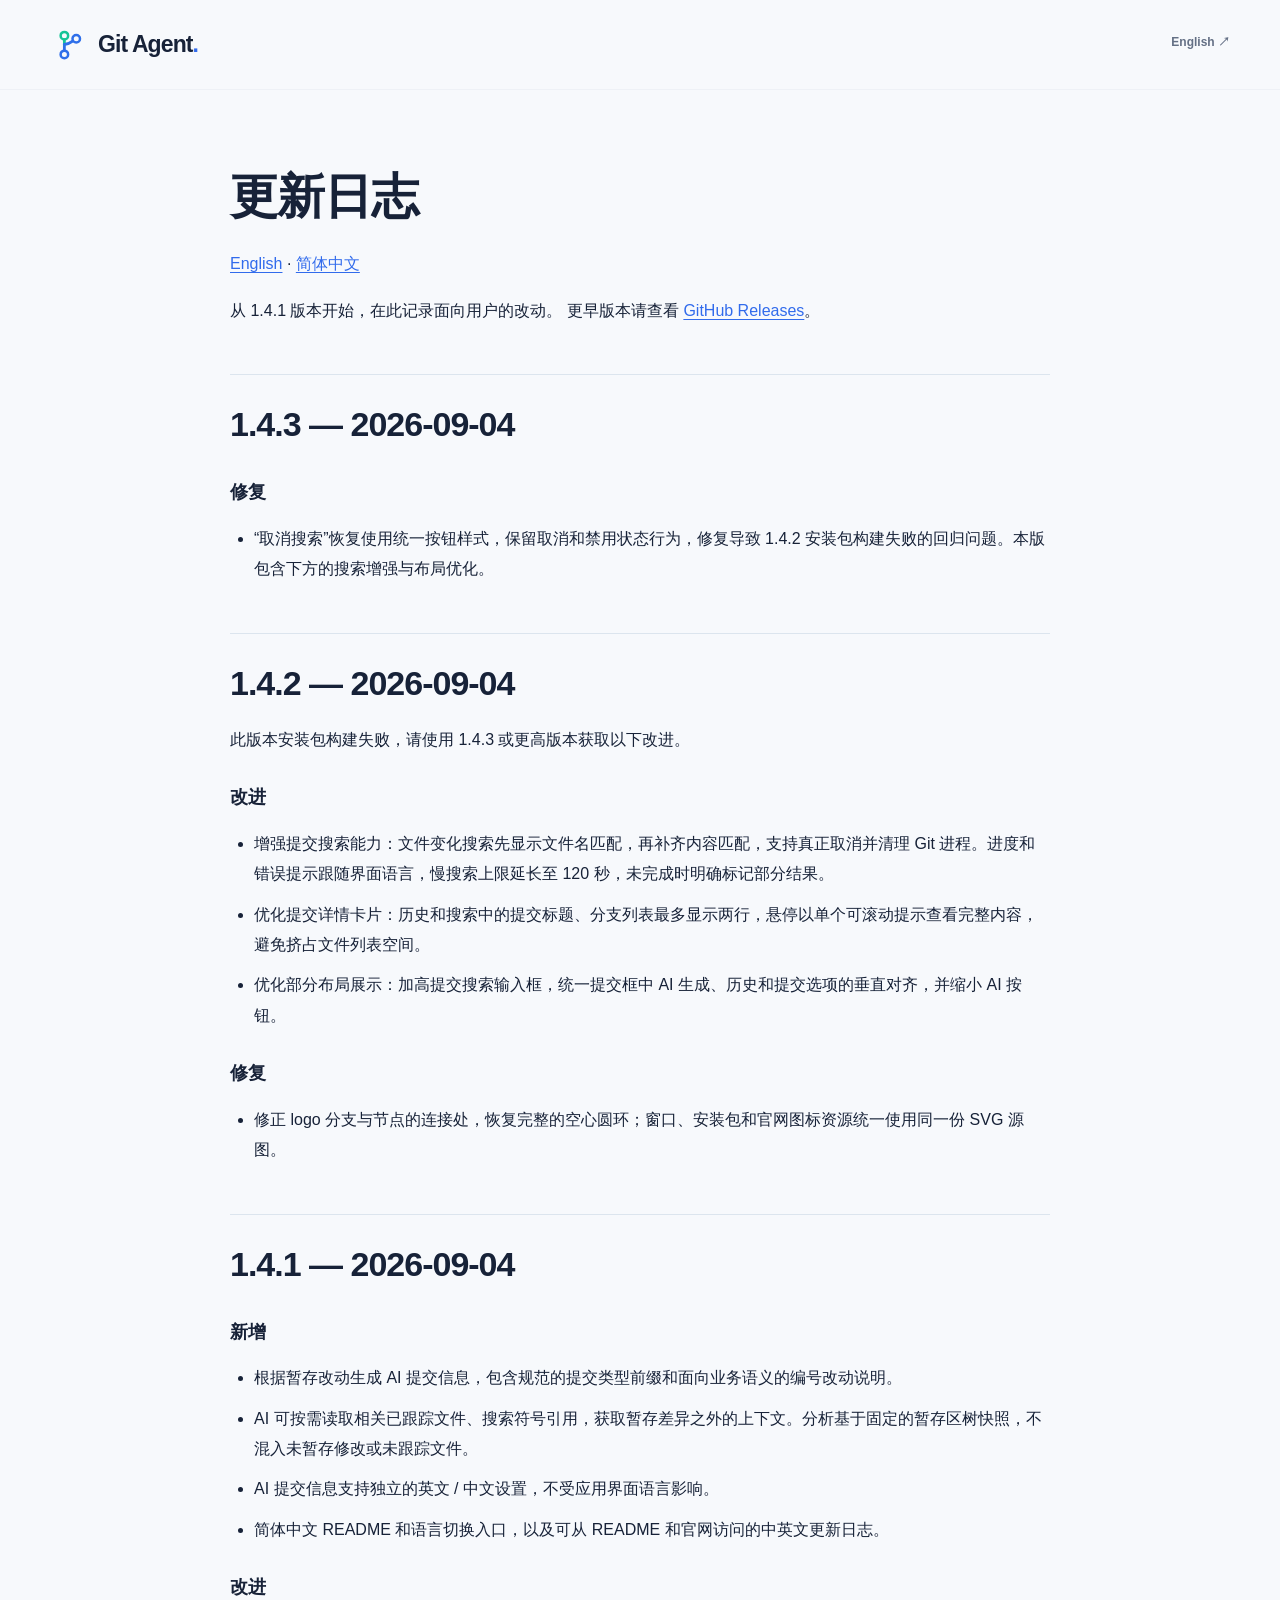
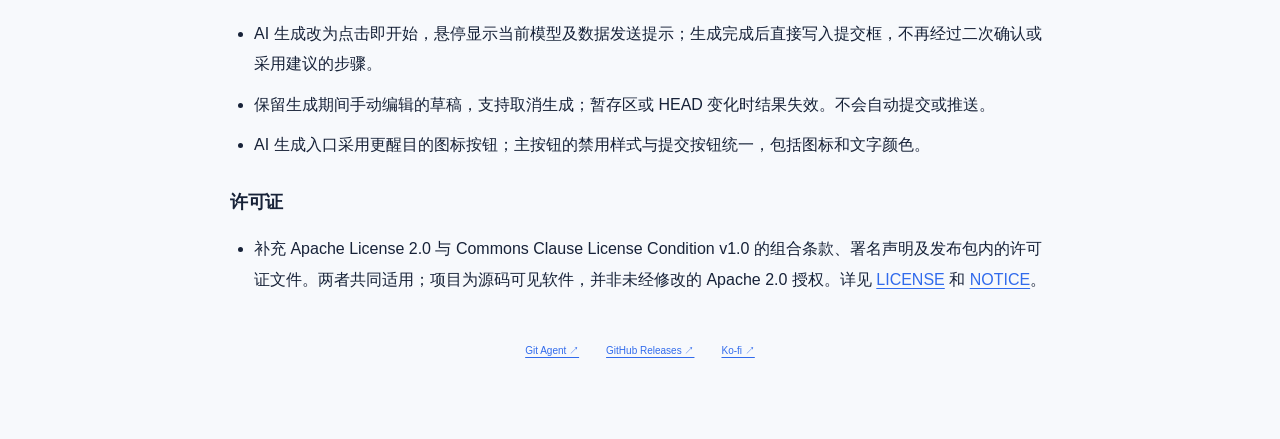
==== commit 0c9a8973: "fix: use shared search cancel button and release v1.4.3" ====
--- a/website/public/changelog.html
+++ b/website/public/changelog.html
@@ -26,7 +26,13 @@
 <h1>更新日志</h1>
 <p><a href="?lang=en">English</a> · <a href="?lang=zh">简体中文</a></p>
 <p>从 1.4.1 版本开始，在此记录面向用户的改动。 更早版本请查看 <a href="https://github.com/adoin/git-Agent/releases">GitHub Releases</a>。</p>
+<h2>1.4.3 — 2026-09-04</h2>
+<h3>修复</h3>
+<ul>
+<li>“取消搜索”恢复使用统一按钮样式，保留取消和禁用状态行为，修复导致 1.4.2 安装包构建失败的回归问题。本版包含下方的搜索增强与布局优化。</li>
+</ul>
 <h2>1.4.2 — 2026-09-04</h2>
+<p>此版本安装包构建失败，请使用 1.4.3 或更高版本获取以下改进。</p>
 <h3>改进</h3>
 <ul>
 <li>增强提交搜索能力：文件变化搜索先显示文件名匹配，再补齐内容匹配，支持真正取消并清理 Git 进程。进度和错误提示跟随界面语言，慢搜索上限延长至 120 秒，未完成时明确标记部分结果。</li>
@@ -60,7 +66,13 @@
 <h1>Changelog</h1>
 <p><a href="?lang=en">English</a> · <a href="?lang=zh">简体中文</a></p>
 <p>User-facing changes are recorded here starting with version 1.4.1. Earlier versions are documented in <a href="https://github.com/adoin/git-Agent/releases">GitHub Releases</a>.</p>
+<h2>1.4.3 — 2026-09-04</h2>
+<h3>Fixed</h3>
+<ul>
+<li>Restored the shared button styling for Cancel search, retaining cancellation and disabled-state behavior and fixing the regression that blocked the 1.4.2 installer builds. This release includes the search and layout improvements listed below.</li>
+</ul>
 <h2>1.4.2 — 2026-09-04</h2>
+<p>Installer builds failed; use 1.4.3 or later for these changes.</p>
 <h3>Changed</h3>
 <ul>
 <li>Enhanced commit search: file searches show filename matches before content matches, support cancellation with Git process cleanup, and use localized progress/error messages. Slow searches allow up to 120 seconds and clearly mark incomplete results.</li>
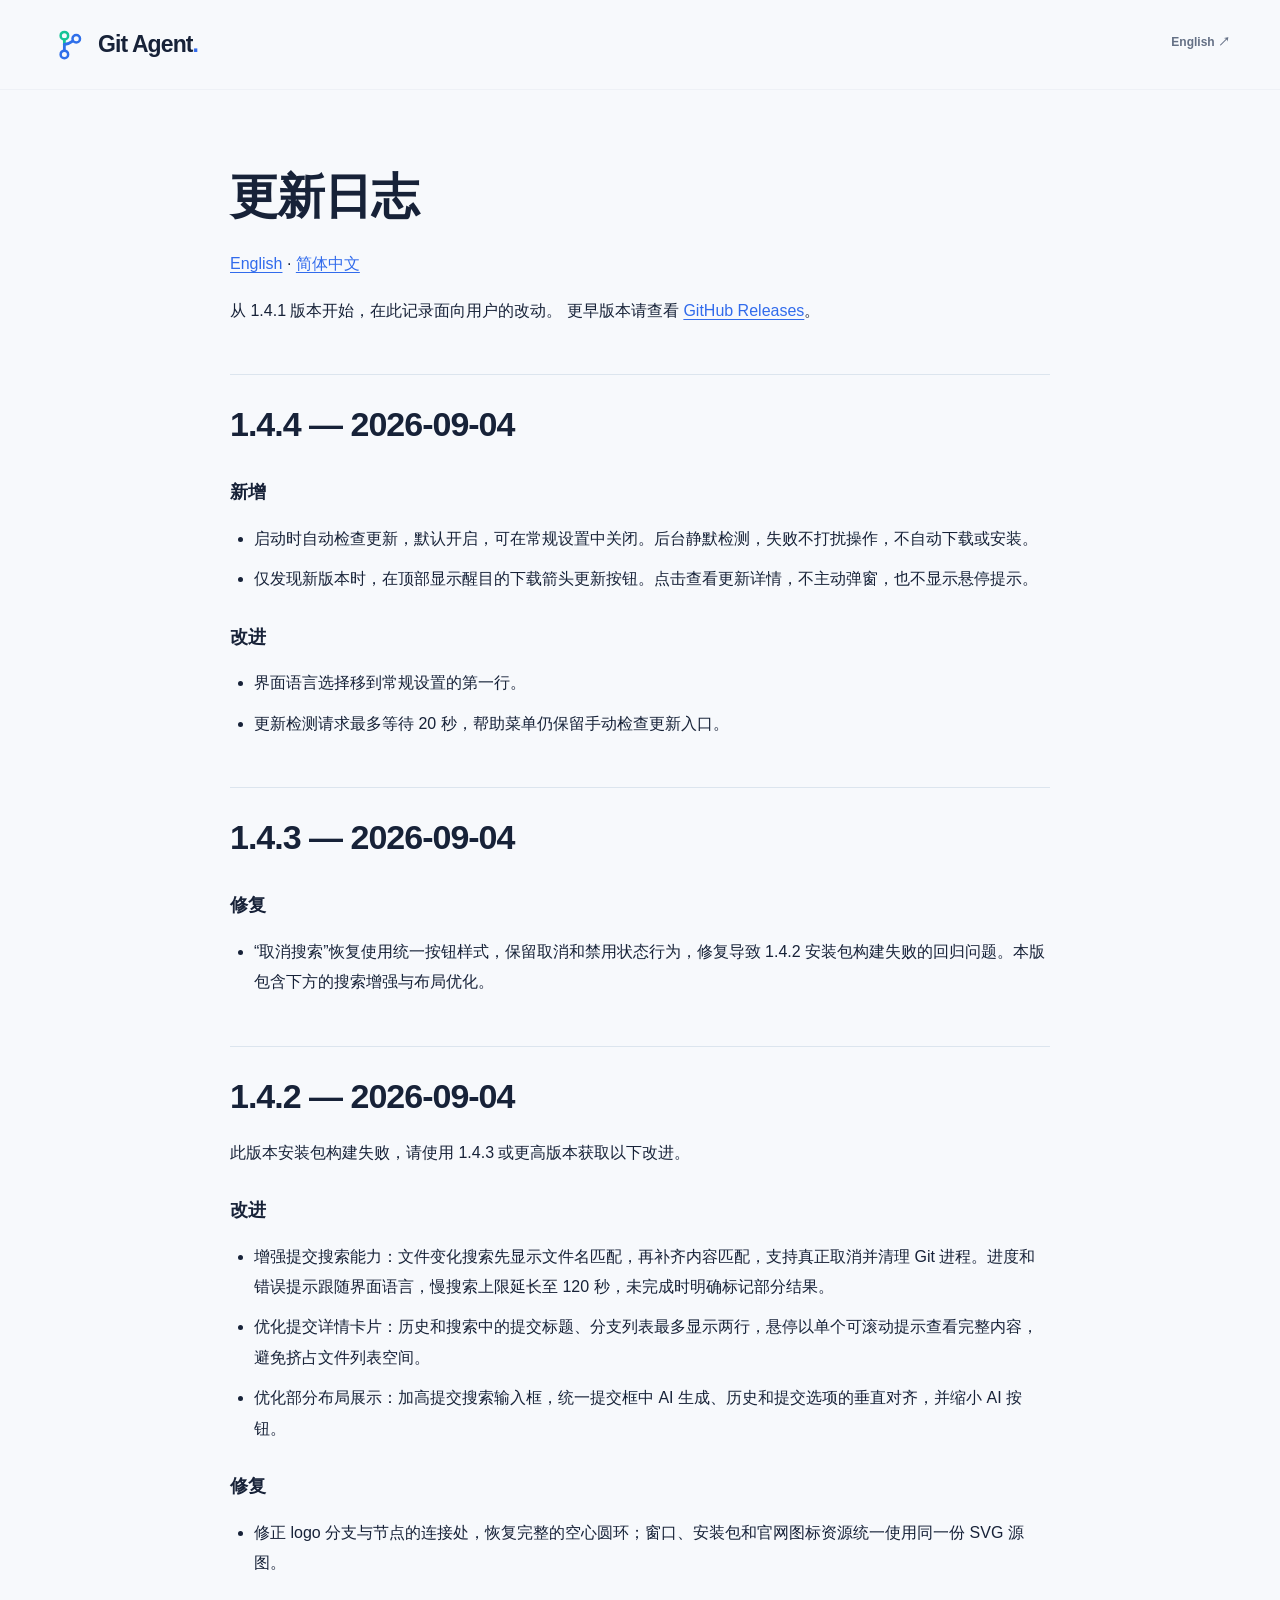
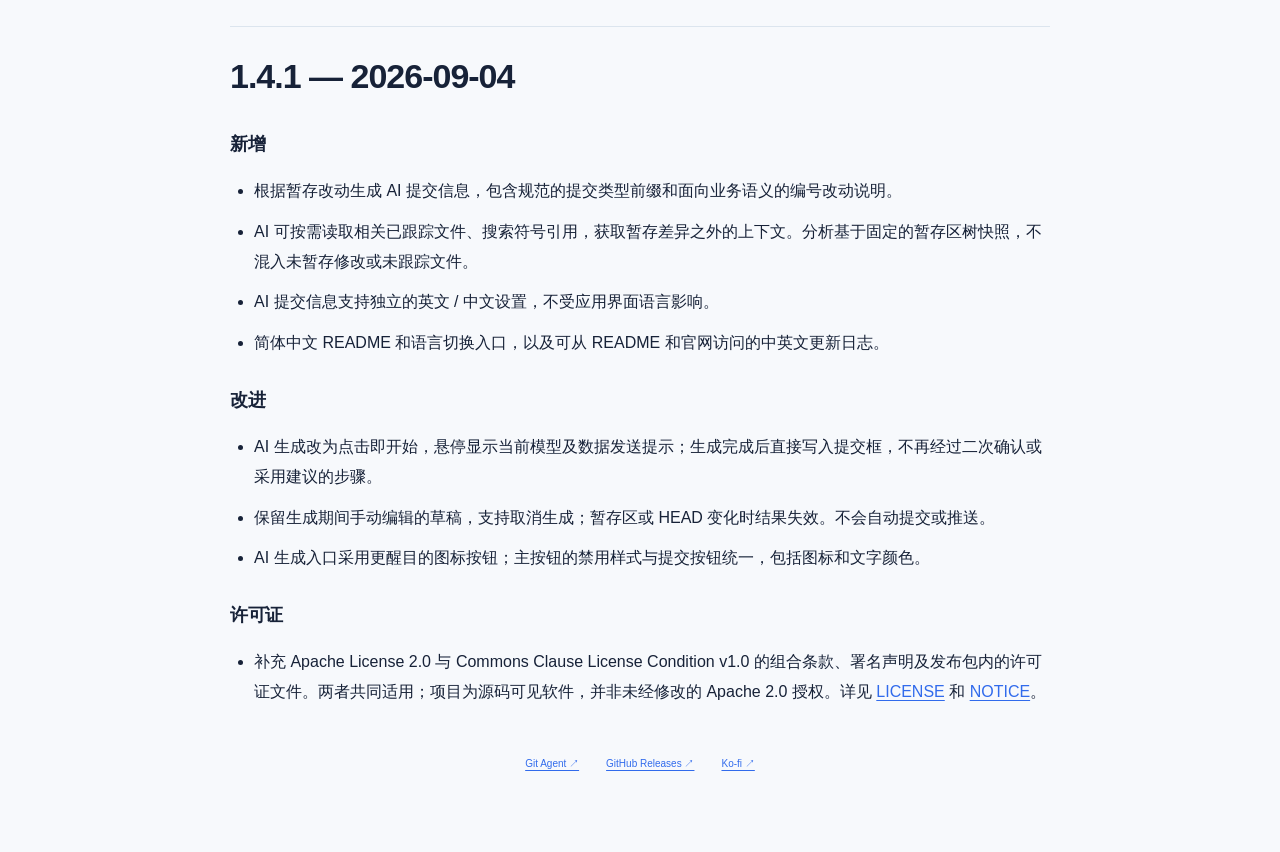
==== commit 5e233aba: "feat: add silent update notifications and release v1.4.4" ====
--- a/website/public/changelog.html
+++ b/website/public/changelog.html
@@ -26,6 +26,17 @@
 <h1>更新日志</h1>
 <p><a href="?lang=en">English</a> · <a href="?lang=zh">简体中文</a></p>
 <p>从 1.4.1 版本开始，在此记录面向用户的改动。 更早版本请查看 <a href="https://github.com/adoin/git-Agent/releases">GitHub Releases</a>。</p>
+<h2>1.4.4 — 2026-09-04</h2>
+<h3>新增</h3>
+<ul>
+<li>启动时自动检查更新，默认开启，可在常规设置中关闭。后台静默检测，失败不打扰操作，不自动下载或安装。</li>
+<li>仅发现新版本时，在顶部显示醒目的下载箭头更新按钮。点击查看更新详情，不主动弹窗，也不显示悬停提示。</li>
+</ul>
+<h3>改进</h3>
+<ul>
+<li>界面语言选择移到常规设置的第一行。</li>
+<li>更新检测请求最多等待 20 秒，帮助菜单仍保留手动检查更新入口。</li>
+</ul>
 <h2>1.4.3 — 2026-09-04</h2>
 <h3>修复</h3>
 <ul>
@@ -66,6 +77,17 @@
 <h1>Changelog</h1>
 <p><a href="?lang=en">English</a> · <a href="?lang=zh">简体中文</a></p>
 <p>User-facing changes are recorded here starting with version 1.4.1. Earlier versions are documented in <a href="https://github.com/adoin/git-Agent/releases">GitHub Releases</a>.</p>
+<h2>1.4.4 — 2026-09-04</h2>
+<h3>Added</h3>
+<ul>
+<li>Automatic update checks on startup, enabled by default and configurable in General settings. Checks run silently in the background; failures do not interrupt your work, and nothing is downloaded or installed automatically.</li>
+<li>A prominent download-arrow button in the title bar appears only when a newer release is found. Click it to view update details; no unsolicited dialog or hover tooltip is shown.</li>
+</ul>
+<h3>Changed</h3>
+<ul>
+<li>Moved the interface language selector to the first row of General settings.</li>
+<li>Limited update-check requests to 20 seconds and kept manual checks available through the Help menu.</li>
+</ul>
 <h2>1.4.3 — 2026-09-04</h2>
 <h3>Fixed</h3>
 <ul>
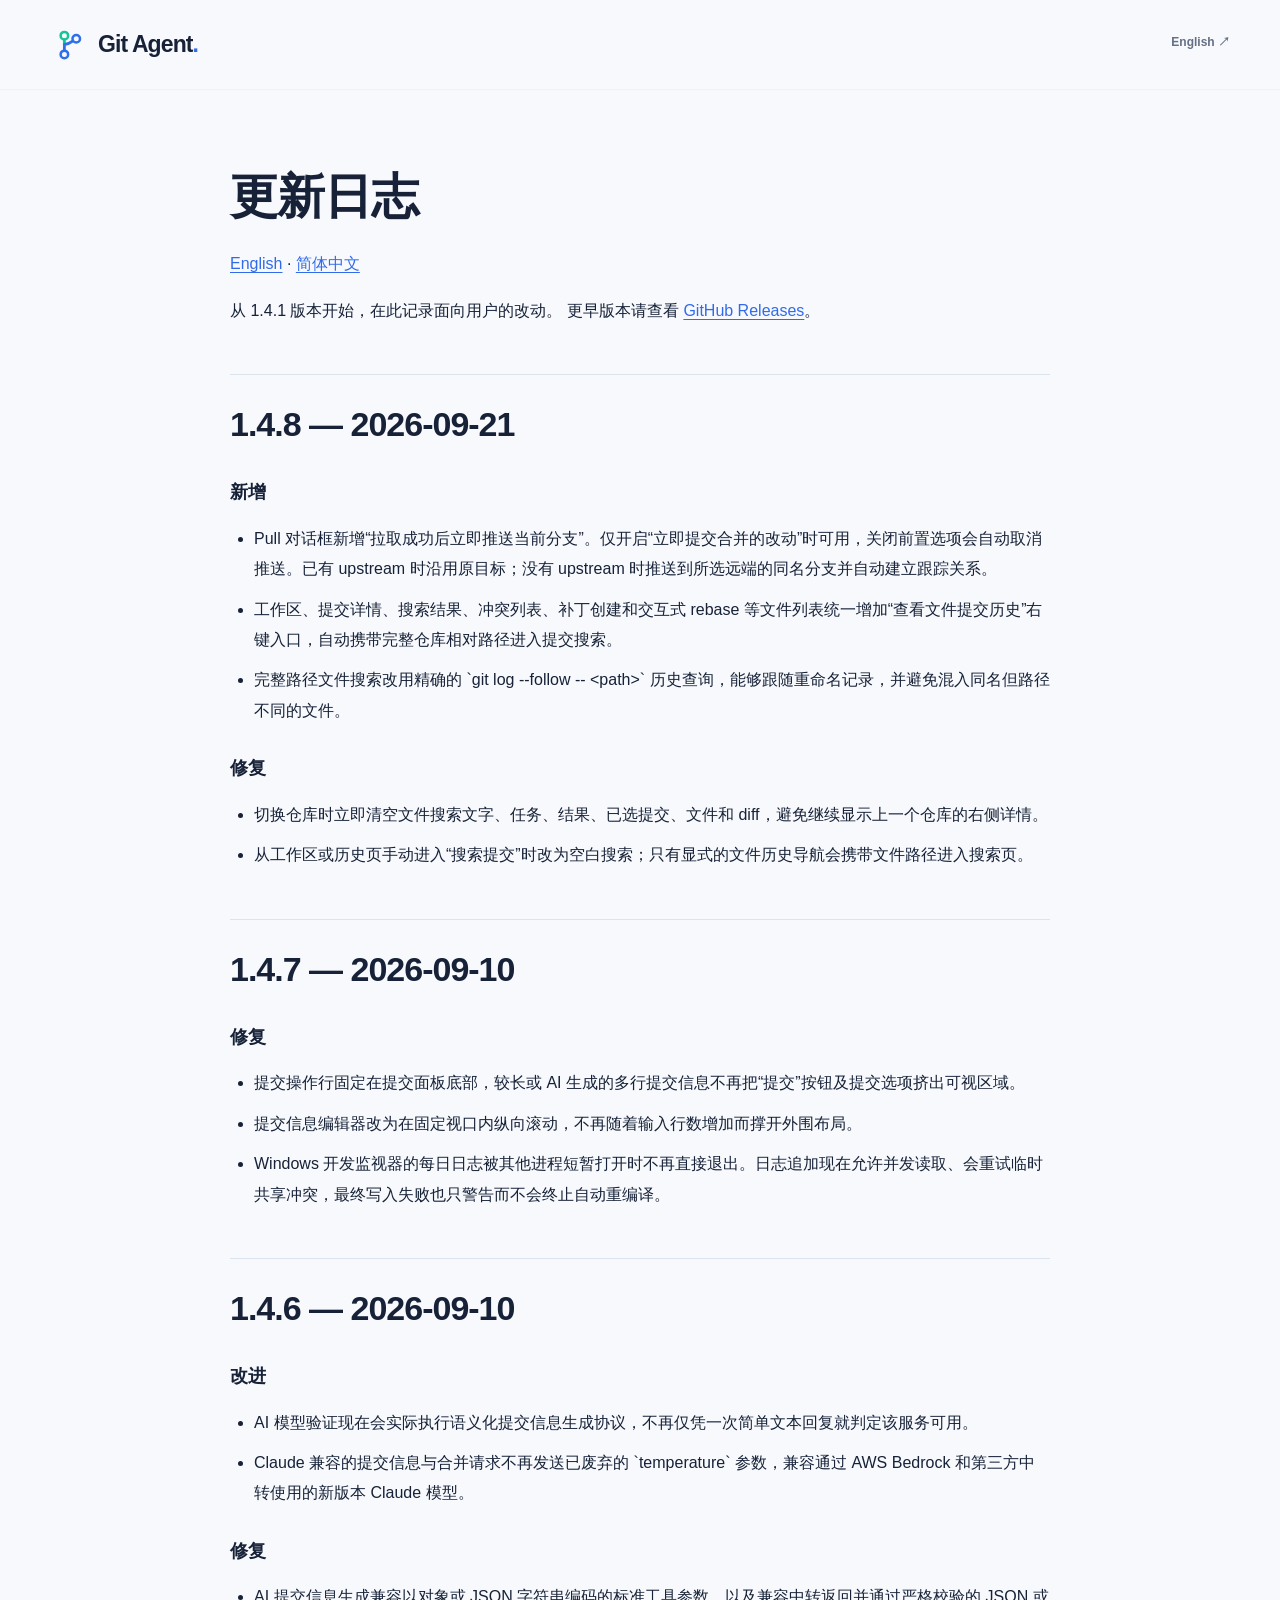
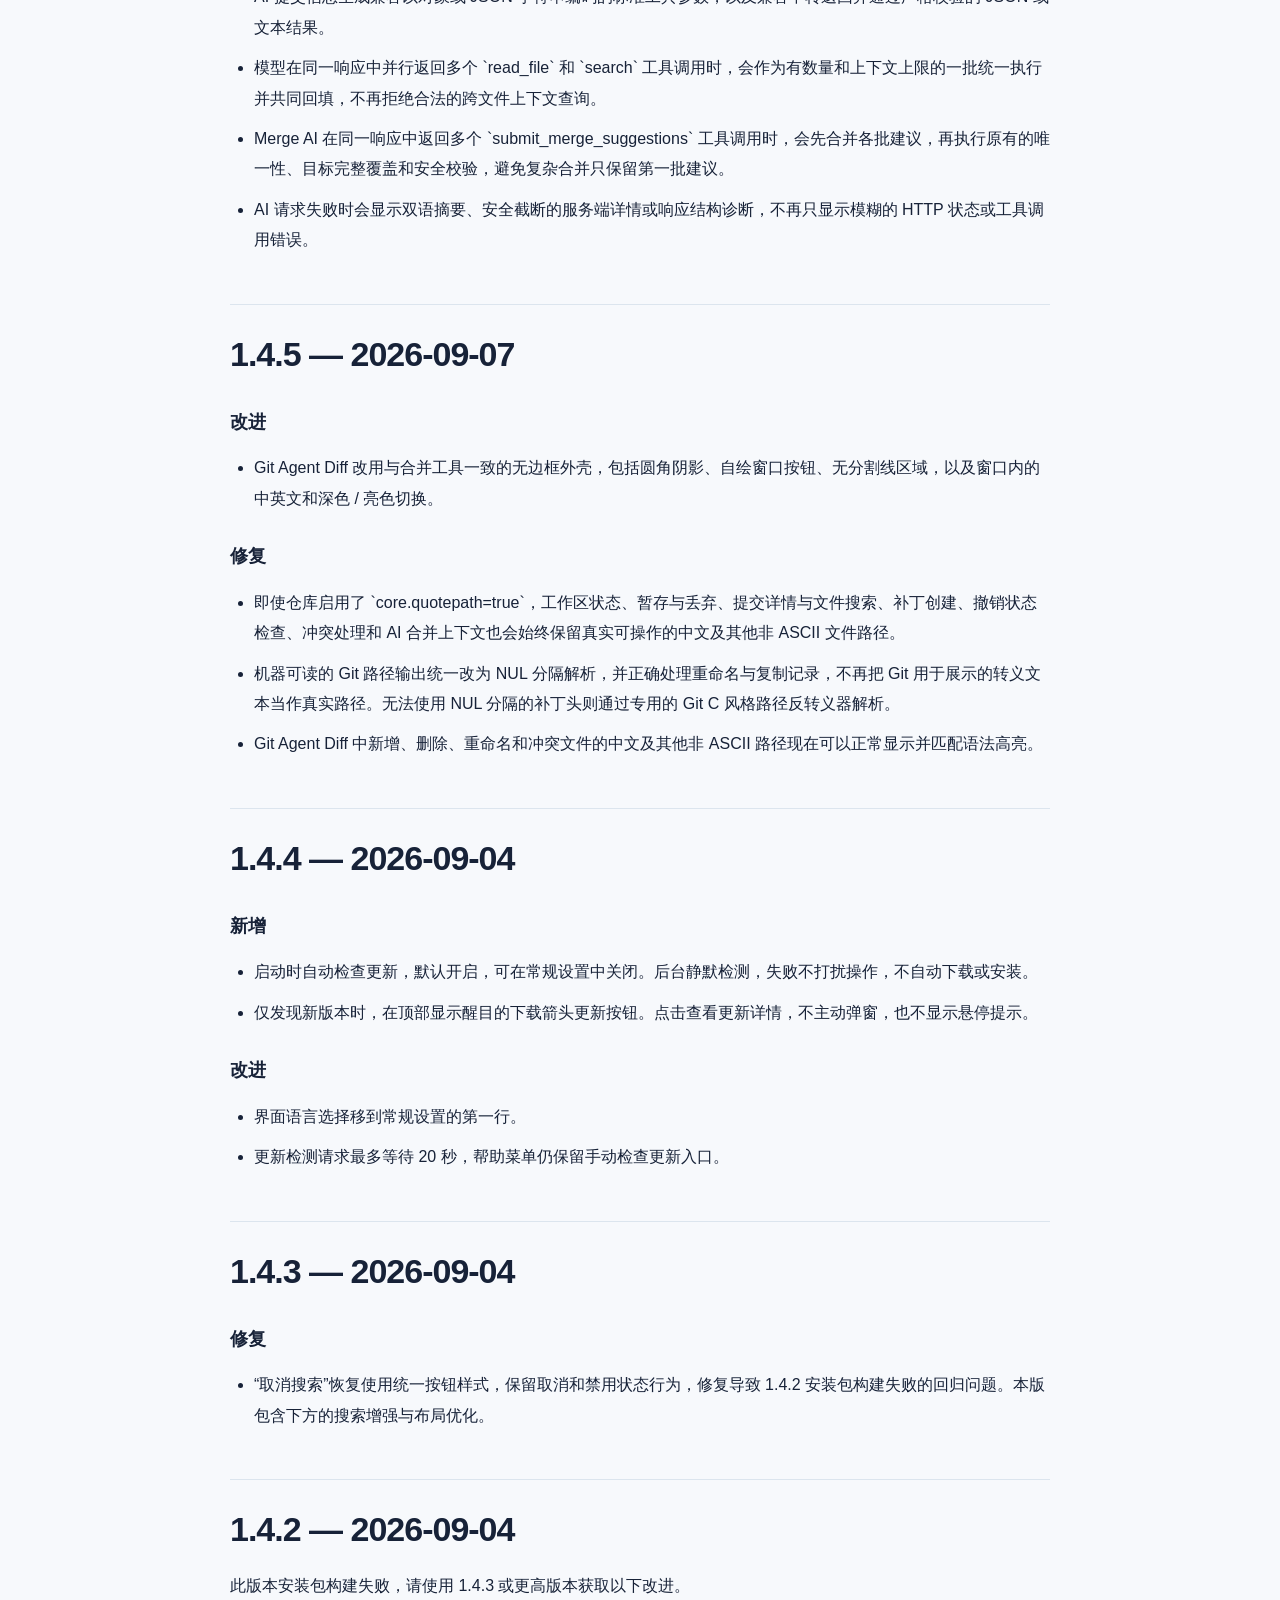
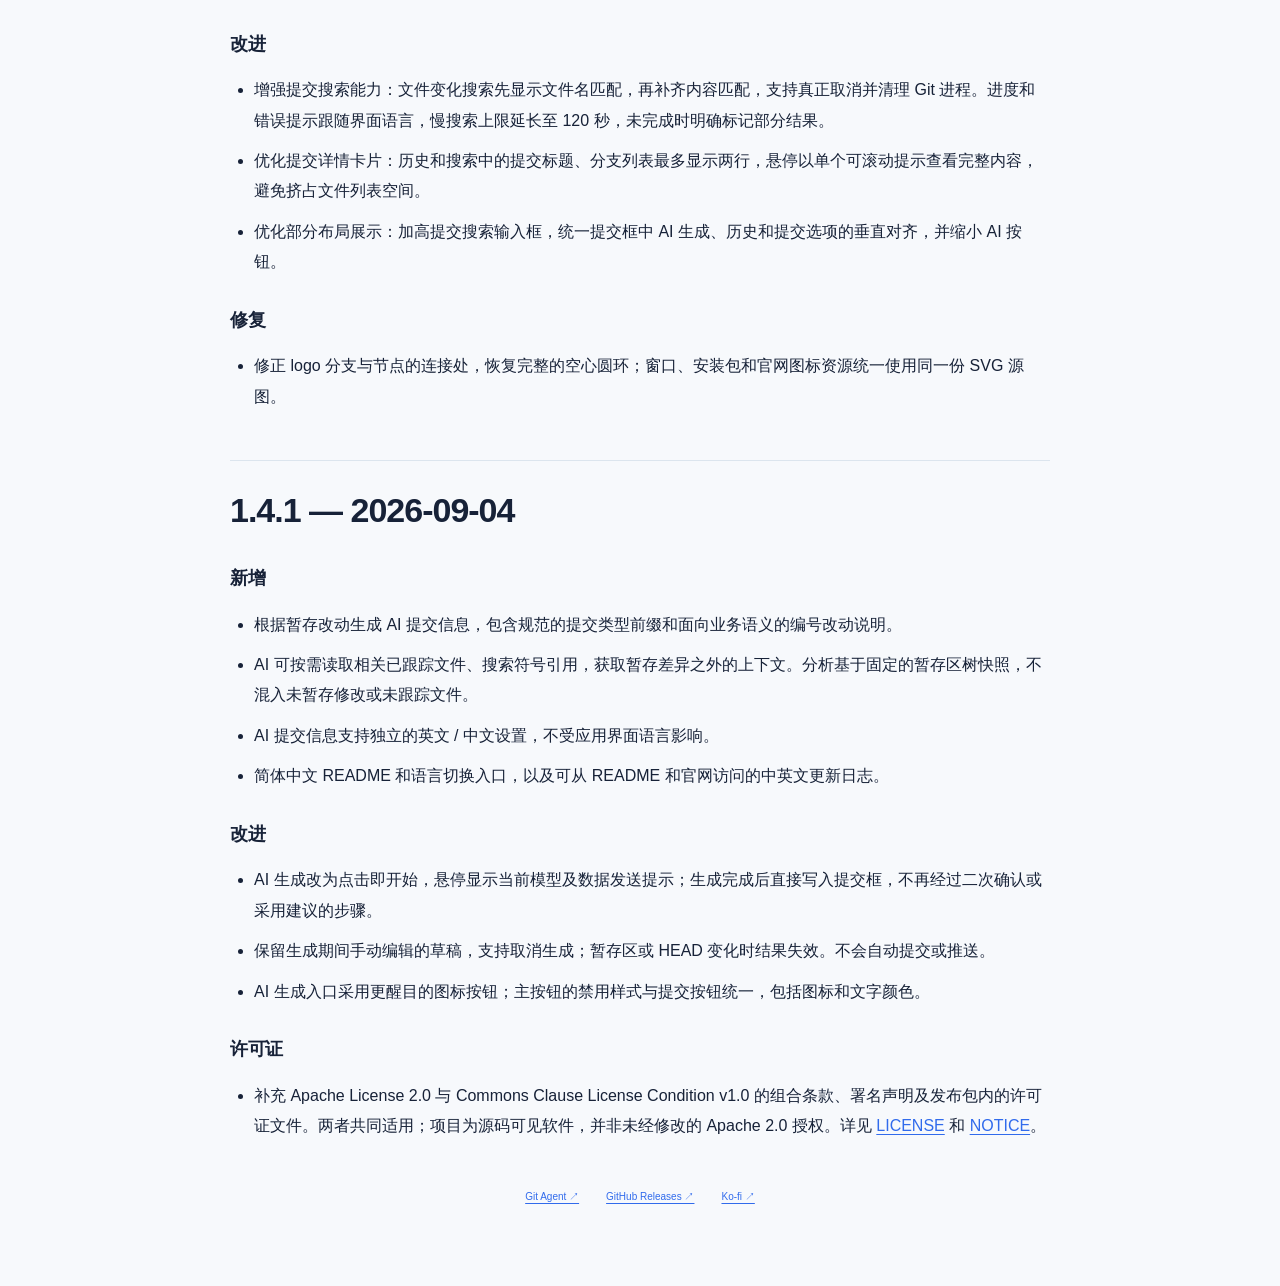
==== commit 7fa3dc8d: "feat: add file history navigation and release v1.4.8" ====
--- a/website/public/changelog.html
+++ b/website/public/changelog.html
@@ -26,6 +26,49 @@
 <h1>更新日志</h1>
 <p><a href="?lang=en">English</a> · <a href="?lang=zh">简体中文</a></p>
 <p>从 1.4.1 版本开始，在此记录面向用户的改动。 更早版本请查看 <a href="https://github.com/adoin/git-Agent/releases">GitHub Releases</a>。</p>
+<h2>1.4.8 — 2026-09-21</h2>
+<h3>新增</h3>
+<ul>
+<li>Pull 对话框新增“拉取成功后立即推送当前分支”。仅开启“立即提交合并的改动”时可用，关闭前置选项会自动取消推送。已有 upstream 时沿用原目标；没有 upstream 时推送到所选远端的同名分支并自动建立跟踪关系。</li>
+<li>工作区、提交详情、搜索结果、冲突列表、补丁创建和交互式 rebase 等文件列表统一增加“查看文件提交历史”右键入口，自动携带完整仓库相对路径进入提交搜索。</li>
+<li>完整路径文件搜索改用精确的 `git log --follow -- &lt;path&gt;` 历史查询，能够跟随重命名记录，并避免混入同名但路径不同的文件。</li>
+</ul>
+<h3>修复</h3>
+<ul>
+<li>切换仓库时立即清空文件搜索文字、任务、结果、已选提交、文件和 diff，避免继续显示上一个仓库的右侧详情。</li>
+<li>从工作区或历史页手动进入“搜索提交”时改为空白搜索；只有显式的文件历史导航会携带文件路径进入搜索页。</li>
+</ul>
+<h2>1.4.7 — 2026-09-10</h2>
+<h3>修复</h3>
+<ul>
+<li>提交操作行固定在提交面板底部，较长或 AI 生成的多行提交信息不再把“提交”按钮及提交选项挤出可视区域。</li>
+<li>提交信息编辑器改为在固定视口内纵向滚动，不再随着输入行数增加而撑开外围布局。</li>
+<li>Windows 开发监视器的每日日志被其他进程短暂打开时不再直接退出。日志追加现在允许并发读取、会重试临时共享冲突，最终写入失败也只警告而不会终止自动重编译。</li>
+</ul>
+<h2>1.4.6 — 2026-09-10</h2>
+<h3>改进</h3>
+<ul>
+<li>AI 模型验证现在会实际执行语义化提交信息生成协议，不再仅凭一次简单文本回复就判定该服务可用。</li>
+<li>Claude 兼容的提交信息与合并请求不再发送已废弃的 `temperature` 参数，兼容通过 AWS Bedrock 和第三方中转使用的新版本 Claude 模型。</li>
+</ul>
+<h3>修复</h3>
+<ul>
+<li>AI 提交信息生成兼容以对象或 JSON 字符串编码的标准工具参数，以及兼容中转返回并通过严格校验的 JSON 或文本结果。</li>
+<li>模型在同一响应中并行返回多个 `read_file` 和 `search` 工具调用时，会作为有数量和上下文上限的一批统一执行并共同回填，不再拒绝合法的跨文件上下文查询。</li>
+<li>Merge AI 在同一响应中返回多个 `submit_merge_suggestions` 工具调用时，会先合并各批建议，再执行原有的唯一性、目标完整覆盖和安全校验，避免复杂合并只保留第一批建议。</li>
+<li>AI 请求失败时会显示双语摘要、安全截断的服务端详情或响应结构诊断，不再只显示模糊的 HTTP 状态或工具调用错误。</li>
+</ul>
+<h2>1.4.5 — 2026-09-07</h2>
+<h3>改进</h3>
+<ul>
+<li>Git Agent Diff 改用与合并工具一致的无边框外壳，包括圆角阴影、自绘窗口按钮、无分割线区域，以及窗口内的中英文和深色 / 亮色切换。</li>
+</ul>
+<h3>修复</h3>
+<ul>
+<li>即使仓库启用了 `core.quotepath=true`，工作区状态、暂存与丢弃、提交详情与文件搜索、补丁创建、撤销状态检查、冲突处理和 AI 合并上下文也会始终保留真实可操作的中文及其他非 ASCII 文件路径。</li>
+<li>机器可读的 Git 路径输出统一改为 NUL 分隔解析，并正确处理重命名与复制记录，不再把 Git 用于展示的转义文本当作真实路径。无法使用 NUL 分隔的补丁头则通过专用的 Git C 风格路径反转义器解析。</li>
+<li>Git Agent Diff 中新增、删除、重命名和冲突文件的中文及其他非 ASCII 路径现在可以正常显示并匹配语法高亮。</li>
+</ul>
 <h2>1.4.4 — 2026-09-04</h2>
 <h3>新增</h3>
 <ul>
@@ -77,6 +120,49 @@
 <h1>Changelog</h1>
 <p><a href="?lang=en">English</a> · <a href="?lang=zh">简体中文</a></p>
 <p>User-facing changes are recorded here starting with version 1.4.1. Earlier versions are documented in <a href="https://github.com/adoin/git-Agent/releases">GitHub Releases</a>.</p>
+<h2>1.4.8 — 2026-09-21</h2>
+<h3>Added</h3>
+<ul>
+<li>Added an optional “Push current branch after a successful pull” action. It is available only when merged changes are committed immediately; turning that prerequisite off also clears the push option. Existing upstreams are reused, while branches without an upstream are pushed to a same-name branch on the selected remote and start tracking it.</li>
+<li>Added “View file commit history” to repository file context menus across the workspace, commit details, search results, conflicts, patch creation, and interactive rebase views. The action opens commit search with the complete repository-relative path.</li>
+<li>Full-path file searches now use exact `git log --follow -- &lt;path&gt;` history, preserving rename history and avoiding unrelated files with the same basename.</li>
+</ul>
+<h3>Fixed</h3>
+<ul>
+<li>Cleared file-search text, tasks, results, selected commits, selected files, and diffs immediately when switching repositories, preventing details from the previous repository from remaining visible.</li>
+<li>Manual navigation from Workspace or History into Commit Search now starts with an empty search. Explicit file-history navigation remains the only path that carries a filename into the search view.</li>
+</ul>
+<h2>1.4.7 — 2026-09-10</h2>
+<h3>Fixed</h3>
+<ul>
+<li>Kept the commit action row anchored to the bottom of the commit panel, so long or AI-generated multi-line commit messages can no longer push the Commit button and commit options out of view.</li>
+<li>Made the commit-message editor scroll vertically inside its fixed viewport instead of expanding the surrounding layout as more lines are entered.</li>
+<li>Prevented the Windows development watcher from exiting when its daily log is briefly opened by another process. Log appends now allow concurrent readers, retry transient sharing violations, and degrade to a warning instead of terminating automatic rebuilds.</li>
+</ul>
+<h2>1.4.6 — 2026-09-10</h2>
+<h3>Changed</h3>
+<ul>
+<li>AI model validation now exercises the real semantic commit-generation protocol instead of accepting a provider after only a minimal text completion.</li>
+<li>Claude-compatible commit and merge requests no longer send the deprecated `temperature` parameter, improving compatibility with newer Claude models routed through AWS Bedrock and third-party gateways.</li>
+</ul>
+<h3>Fixed</h3>
+<ul>
+<li>AI commit generation now accepts standards-compatible tool arguments encoded as objects or JSON strings, as well as validated JSON or text fallbacks returned by compatibility gateways.</li>
+<li>Multiple `read_file` and `search` tool calls returned in one model response are executed as one bounded batch and fed back together, preserving cross-file business context instead of rejecting legitimate parallel tool use.</li>
+<li>Merge AI responses containing multiple `submit_merge_suggestions` tool calls are combined before the existing uniqueness, target-coverage, and safety checks, preventing complex merges from losing all but the first suggestion batch.</li>
+<li>AI request failures now include bilingual summaries and safely truncated server details or response-structure diagnostics instead of an opaque HTTP status or unsupported-tool error.</li>
+</ul>
+<h2>1.4.5 — 2026-09-07</h2>
+<h3>Changed</h3>
+<ul>
+<li>Reworked Git Agent Diff to use the same frameless shell as the merge tool, with rounded shadowed chrome, custom window controls, borderless sections, and in-window English / Chinese and light / dark switches.</li>
+</ul>
+<h3>Fixed</h3>
+<ul>
+<li>Preserved non-ASCII file names as real actionable paths throughout worktree status, staging and discarding, commit details and file search, patch creation, undo-state checks, conflict resolution, and AI merge context collection—even when `core.quotepath=true`.</li>
+<li>Switched machine-readable Git path output to NUL-delimited parsing, including rename and copy records, instead of treating Git&#x27;s display quoting as a path. Patch headers, which do not support NUL-delimited output, now use a dedicated Git C-style quoted-path decoder.</li>
+<li>Kept Chinese and other non-ASCII paths readable and syntax-highlightable in Git Agent Diff, including created, deleted, renamed, and conflicted files.</li>
+</ul>
 <h2>1.4.4 — 2026-09-04</h2>
 <h3>Added</h3>
 <ul>
